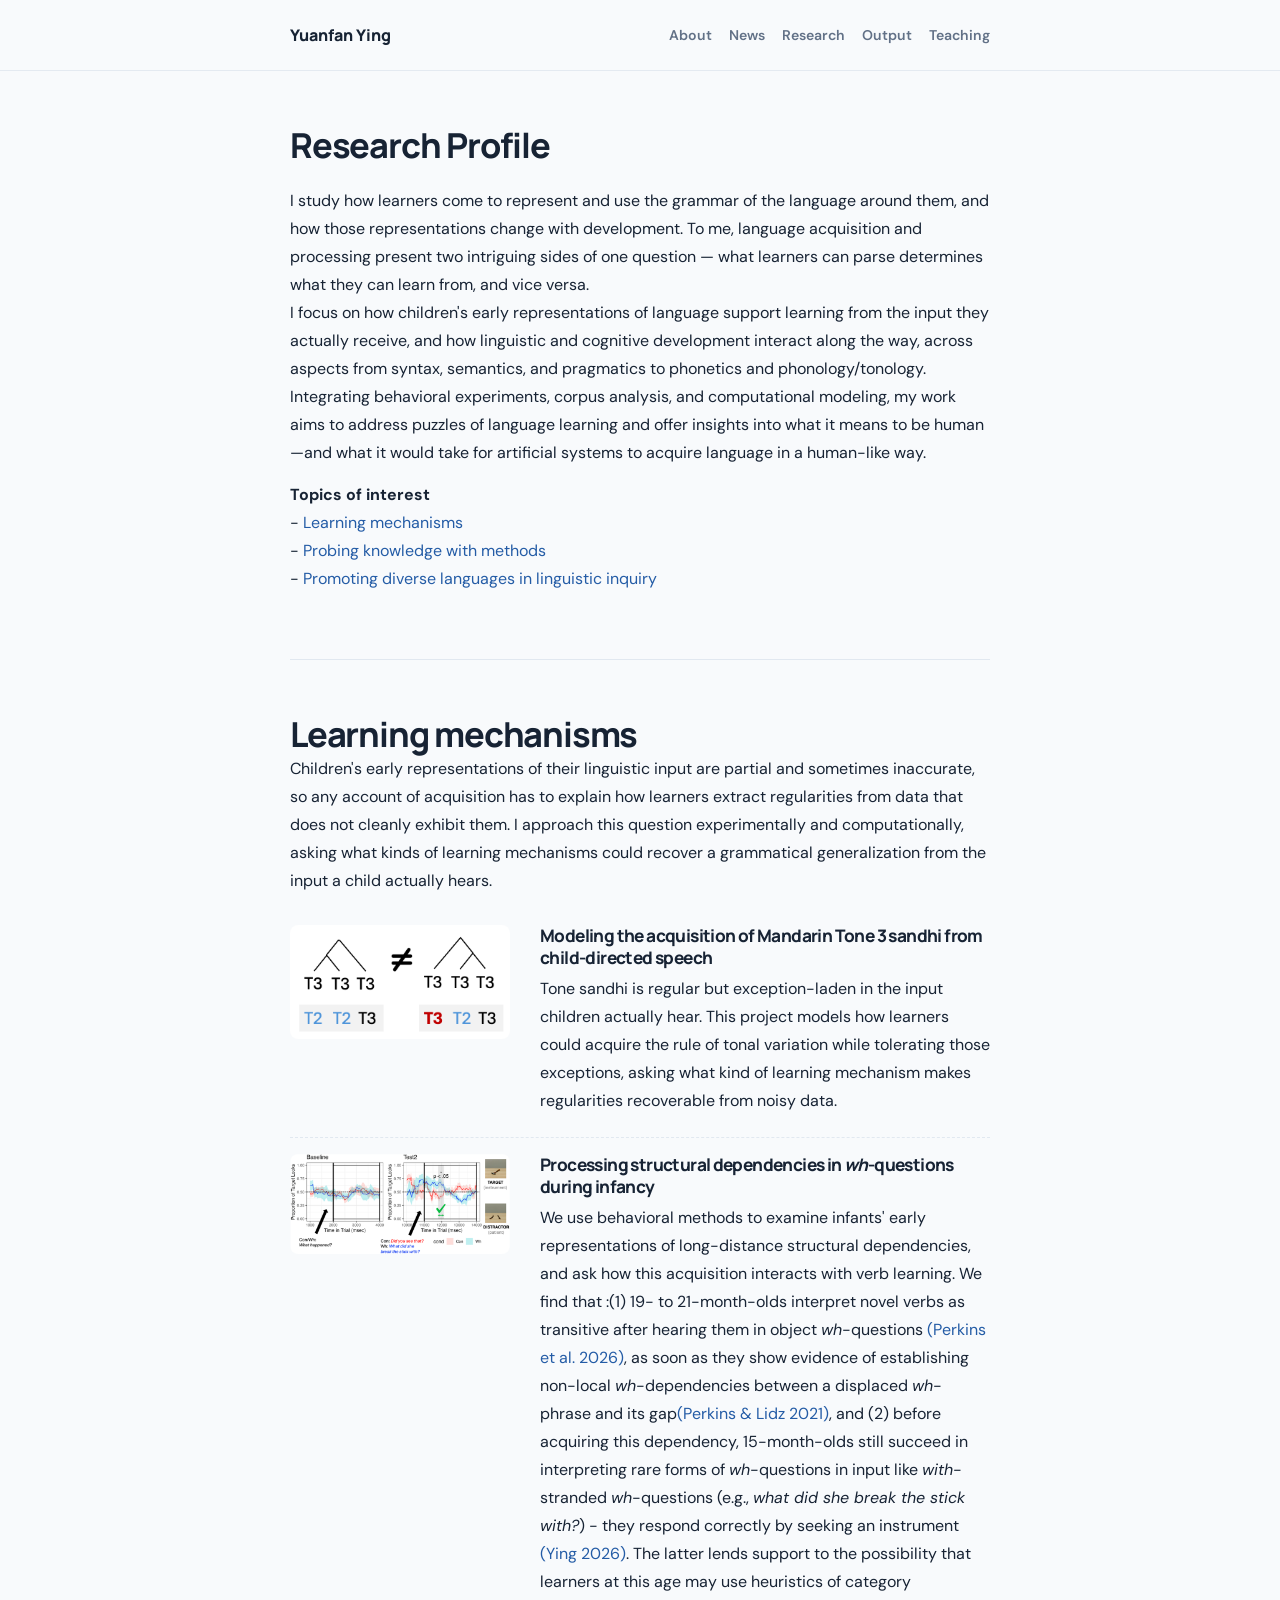
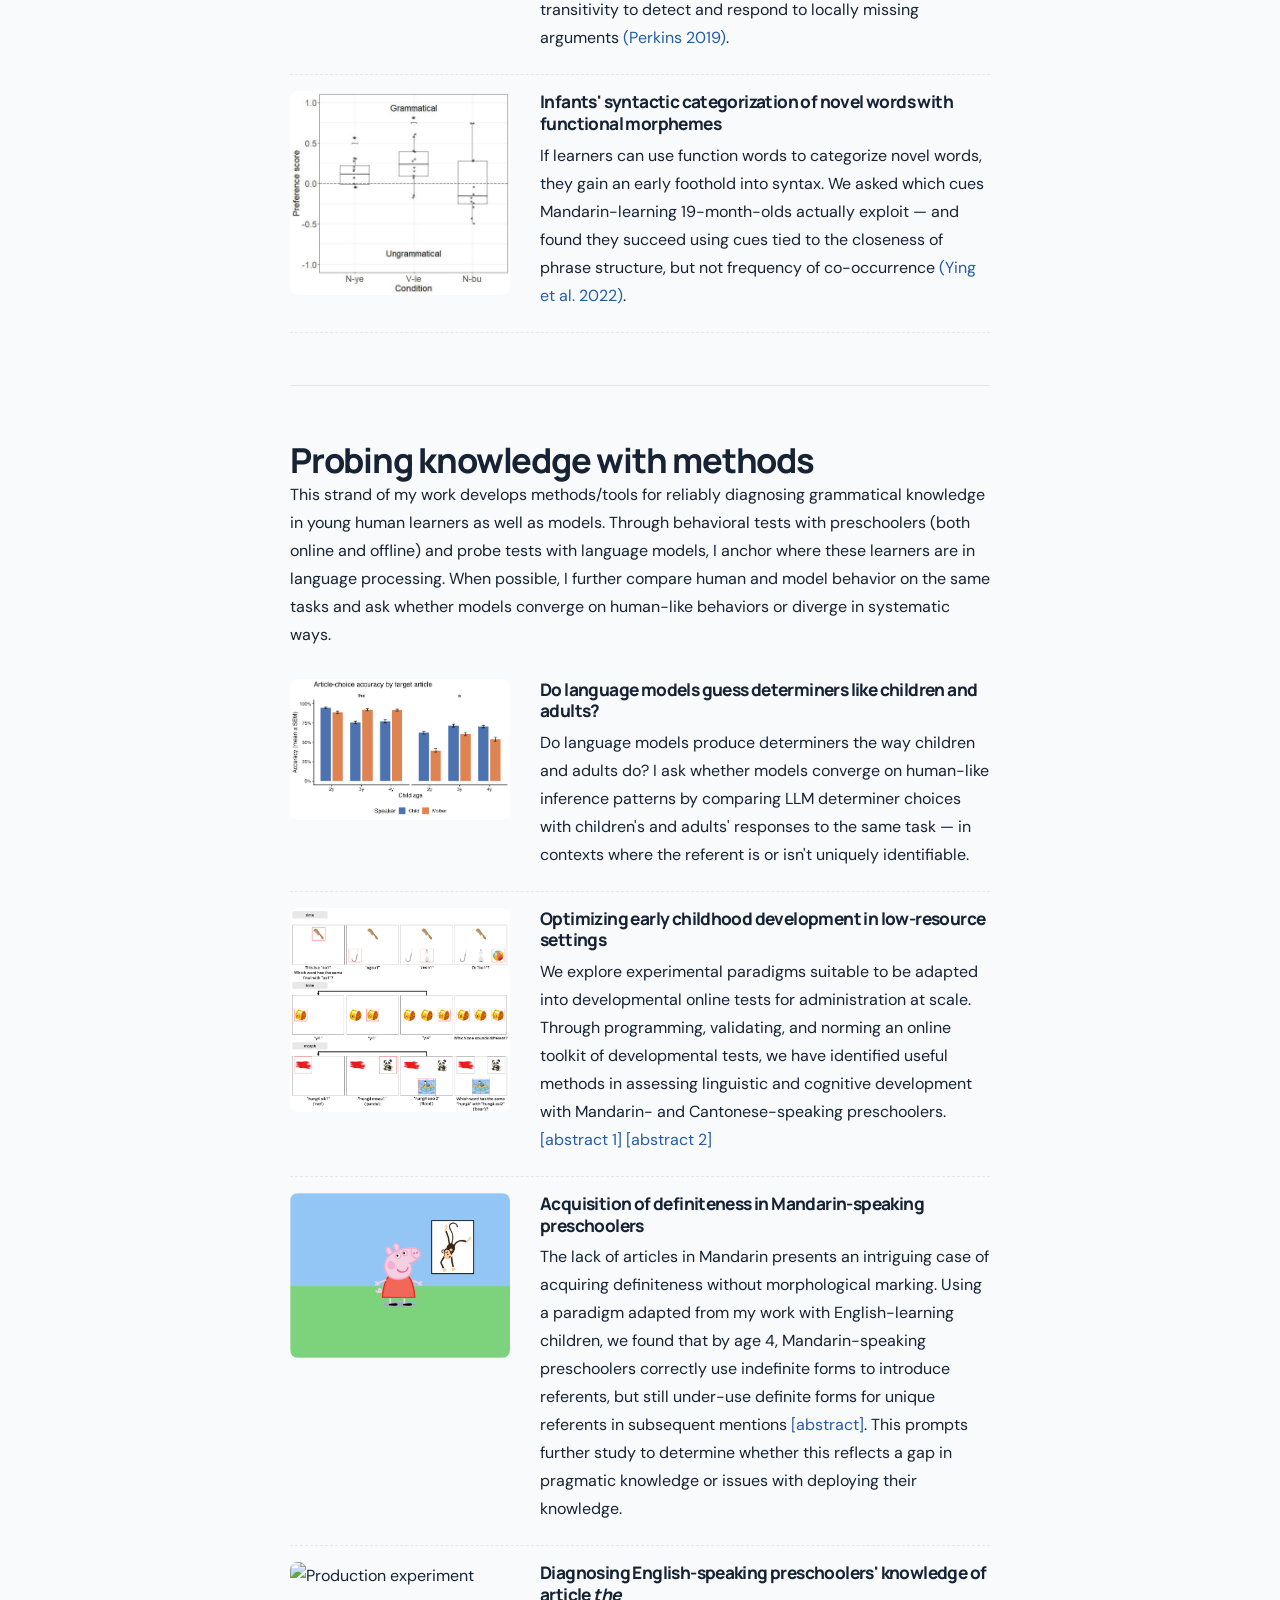
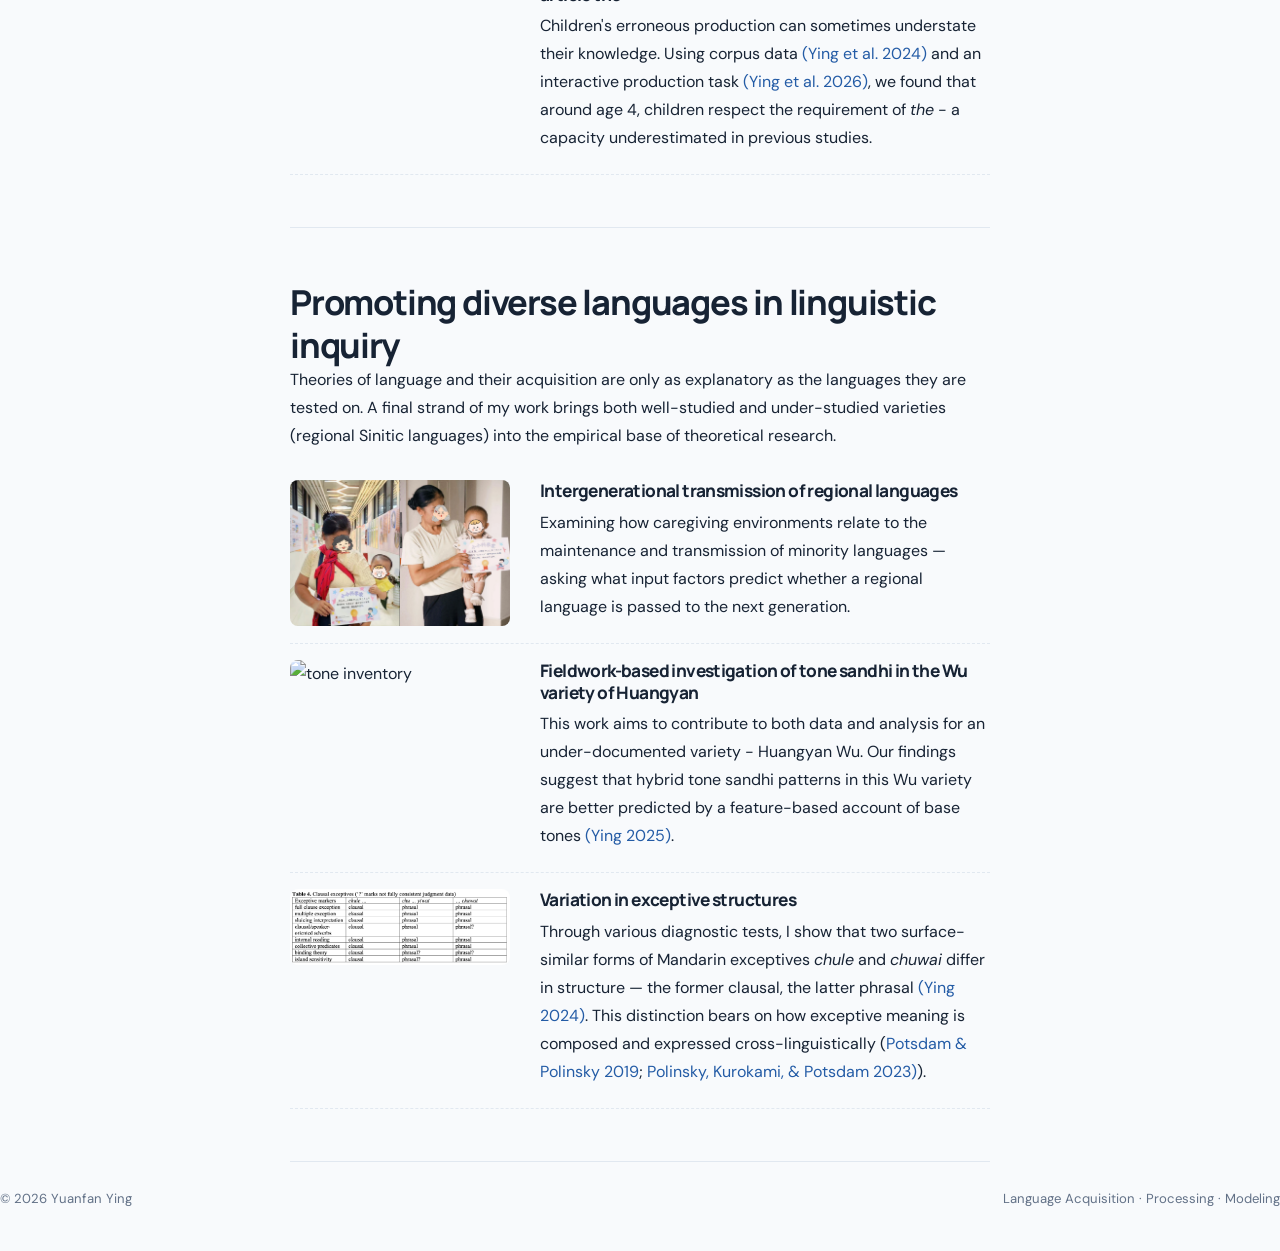
==== research.html @ 4406ffbb "Update research.html" ====
<!doctype html>
<html lang="en">
<head>
  <meta charset="utf-8">
  <meta name="viewport" content="width=device-width, initial-scale=1">
  <meta name="description" content="Research by Yuanfan Ying — language acquisition, processing, and computational modeling.">
  <meta name="theme-color" content="#f8fafc">
  <title>Research | Yuanfan Ying</title>
  <link rel="stylesheet" href="style.css">
</head>
<body>
  <header class="site-header">
    <div class="container header-inner">
      <a class="site-name" href="index.html">Yuanfan Ying</a>
      <nav aria-label="Main navigation">
        <a href="index.html#about">About</a>
        <a href="index.html#news">News</a>
        <a href="research.html">Research</a>
        <a href="output.html">Output</a>
        <a href="teaching.html">Teaching</a>
      </nav>
    </div>
  </header>

  <main class="container">
    <section class="section" id="profile">
      <div class="section-heading">
        <h2>Research Profile</h2>
      </div>
      <p>
          I study how learners come to represent and use the grammar of the language around them, and
  how those representations change with development. To me, language acquisition and processing present two intriguing sides of one question 
        — what learners can parse determines what they can learn from, and vice versa. <br>
        I focus on how children's early representations of language support learning from the input they actually receive, 
        and how linguistic and cognitive development interact along the way, across aspects from syntax, semantics, 
        and pragmatics to phonetics and phonology/tonology. Integrating behavioral experiments, 
        corpus analysis, and computational modeling, my work aims to address puzzles of language learning 
        and offer insights into what it means to be human—and what it would take for artificial systems to acquire language in a human-like way.
      </p>
      <p><b>Topics of interest</b><br>
        - <a href="#mechanisms">Learning mechanisms</a><br>
        - <a href="#methods">Probing knowledge with methods</a><br>
        - <a href="#diversity">Promoting diverse languages in linguistic inquiry</a>
      </p>
    </section>

    <section class="section" id="mechanisms">
      <h2>Learning mechanisms</h2>
      <p>
        Children's early representations of their linguistic input are partial and sometimes inaccurate, so any
  account of acquisition has to explain how learners extract regularities from data that does
  not cleanly exhibit them. I approach this question experimentally and computationally, asking what kinds of
  learning mechanisms could recover a grammatical generalization from the input a child
  actually hears.
      </p>

      <article class="note-item">
        <div class="note-image">
          <img src="images/tone3.png" alt="tone3 sandhi" class="research-image" onclick="openLightbox(this)">
          </div>
        <div>
          <h3>Modeling the acquisition of Mandarin Tone 3 sandhi from child-directed speech</h3>
          <p>
            Tone sandhi is regular but exception-laden in the input children actually hear. This
            project models how learners could acquire the rule of tonal variation while tolerating those exceptions,
            asking what kind of learning mechanism makes regularities recoverable from noisy data.
          </p>
        </div>
      </article>
      
      <article class="note-item">
        <div class="note-image">
          <img src="images/WHithplot.png" alt="WHith results" class="research-image" onclick="openLightbox(this)">
          </div>
        <div>
          <h3>Processing structural dependencies in <i>wh</i>-questions during infancy</h3>
          <p>
            We use behavioral methods to examine infants' early representations of long-distance structural dependencies,
        and ask how this acquisition interacts with verb learning. We find that :(1) 19- to 21-month-olds interpret novel verbs as transitive after hearing them
            in object <i>wh</i>-questions <a href="https://doi.org/10.1111/desc.70207">(Perkins et al. 2026)</a>, 
            as soon as they show evidence of establishing non-local <i>wh</i>-dependencies between a displaced <i>wh</i>-phrase and
            its gap<a href="https://doi.org/10.1073/pnas.2026469118">(Perkins & Lidz 2021)</a>, and
            (2) before acquiring this dependency, 15-month-olds still succeed in interpreting rare forms of <i>wh</i>-questions in input like <i>with</i>-stranded <i>wh</i>-questions
            (e.g., <i>what did she break the stick with?</i>) - they respond correctly by seeking an instrument <a href="https://doi.org/10.13016/xm3u-emty">(Ying 2026)</a>. 
            The latter lends support to the possibility that learners at this age may use heuristics of category transitivity to detect and respond to locally missing arguments <a href="https://doi.org/10.13016/l0gj-sccj">(Perkins 2019)</a>.
          </p>
        </div>
      </article>

      <article class="note-item">
        <div class="note-image">
          <img src="images/WordCategories.png" alt="Categorization experiment" class="research-image" onclick="openLightbox(this)">
          </div>
        <div>
          <h3>Infants' syntactic categorization of novel words with functional morphemes</h3>
          <p>
            If learners can use function words to categorize novel words, they gain an early
            foothold into syntax. We asked which cues Mandarin-learning 19-month-olds actually
            exploit — and found they succeed using cues tied to the closeness of phrase structure,
            but not frequency of co-occurrence <a href="https://doi.org/10.1177/01427237221079137">(Ying et al. 2022)</a>.
          </p>
        </div>
      </article>
    </section>

    <section class="section" id="methods">
      <h2>Probing knowledge with methods</h2>
      <p>
        This strand of my work develops methods/tools for reliably diagnosing grammatical knowledge in young human learners as well as models.
        Through behavioral tests with preschoolers (both online and offline) and probe tests with language models, I anchor where these learners are in language processing.
        When possible, I further compare human and model behavior on the same tasks and ask whether models converge on human-like behaviors or diverge in systematic ways.
      </p>

      <article class="note-item">
  <div class="note-image">
          <img src="images/LLM.png" alt="LLM results" class="research-image" onclick="openLightbox(this)">
          </div>
  <div>
    <h3>Do language models guess determiners like children and adults?</h3>
    <p>
      Do language models produce determiners the way children and adults do? I ask whether models converge on human-like inference
  patterns by comparing LLM determiner choices with children's and adults' responses to the same task — in contexts where the referent
  is or isn't uniquely identifiable.
    </p>
  </div>
</article>

      <article class="note-item">
        <div class="note-image">
          <img src="images/DOT.png" alt="DOT" class="research-image" onclick="openLightbox(this)">
          </div>
        <div>
          <h3>Optimizing early childhood development in low-resource settings</h3>
          <p>
            We explore experimental paradigms suitable to be adapted into developmental online tests for administration at scale. Through programming, validating, and norming an online toolkit of developmental tests, 
            we have identified useful methods in assessing linguistic and cognitive development with Mandarin- and Cantonese-speaking preschoolers. 
            <a href="https://8dc4be55-f238-40f0-ace9-db3591cab3f8.usrfiles.com/ugd/8dc4be_e6186845f1474abaa1f6d92039f525e6.pdf">[abstract 1]</a>
            <a href="https://8dc4be55-f238-40f0-ace9-db3591cab3f8.usrfiles.com/ugd/8dc4be_7d2cf1747f774bc6968aa4a642020234.pdf">[abstract 2]</a>
          </p>
        </div>
      </article>

      <article class="note-item">
        <div class="note-image">
          <img src="images/peppa.png" alt="peppa test" class="research-image" onclick="openLightbox(this)">
          </div>
        <div>
          <h3>Acquisition of definiteness in Mandarin-speaking preschoolers</h3>
          <p>
            The lack of articles in Mandarin presents an intriguing case of acquiring definiteness without morphological marking. Using a paradigm adapted from my work with English-learning children,
            we found that by age 4, Mandarin-speaking preschoolers correctly use indefinite forms to introduce referents,
            but still under-use definite forms for unique referents in subsequent mentions <a href="https://8dc4be55-f238-40f0-ace9-db3591cab3f8.usrfiles.com/ugd/8dc4be_90f7804a4e724f36a9441774406c3b48.pdf">[abstract]</a>.
            This prompts further study to determine whether this reflects a gap in pragmatic knowledge or issues with deploying their knowledge.
          </p>
        </div>
      </article>

      <article class="note-item">
        <div class="note-image">
          <img src="images/setup.png" alt="Production experiment" class="research-image" onclick="openLightbox(this)">
          </div>
        <div>
          <h3>Diagnosing English-speaking preschoolers' knowledge of article <i>the</i></h3>
          <p>
            Children's erroneous production can sometimes understate their knowledge. 
            Using corpus data <a href="https://www.lingref.com/bucld/48/BUCLD48-53.pdf">(Ying et al. 2024)</a> 
            and an interactive production task <a href="https://doi.org/10.1080/10489223.2026.2732998">(Ying et al. 2026)</a>, 
            we found that around age 4, children respect the requirement of <i>the</i> - a capacity underestimated in previous studies.
          </p>
        </div>
      </article>
    </section>

    <section class="section" id="diversity">
      <h2>Promoting diverse languages in linguistic inquiry</h2>
      <p>
        Theories of language and their acquisition are only as explanatory as the languages they are tested on. A final
        strand of my work brings both well-studied and under-studied varieties (regional Sinitic languages) into the empirical base of theoretical research.
      </p>

      <article class="note-item">
        <div class="note-image">
          <img src="images/Achang.png" alt="Dehong" class="research-image" onclick="openLightbox(this)">
          </div>
        <div>
          <h3>Intergenerational transmission of regional languages</h3>
          <p>
            Examining how caregiving environments relate to the maintenance and transmission of
            minority languages — asking what input factors predict whether a regional language is passed to the next generation.
          </p>
        </div>
      </article>

      <article class="note-item">
        <div class="note-image">
          <img src="images/Inventory.png" alt="tone inventory" class="research-image" onclick="openLightbox(this)">
          </div>
        <div>
          <h3>Fieldwork-based investigation of tone sandhi in the Wu variety of Huangyan</h3>
          <p>
            This work aims to contribute to both data and analysis for an under-documented variety - Huangyan Wu.
            Our findings suggest that hybrid tone sandhi patterns in this Wu variety are better predicted by a feature-based account of base tones 
            <a href="https://doi.org/10.3765/plsa.v10i1.5935">(Ying 2025)</a>.
          </p>
        </div>
      </article>

      <article class="note-item">
        <div class="note-image">
          <img src="images/chule.png" alt="chule table" class="research-image" onclick="openLightbox(this)">
          </div>
        <div>
          <h3>Variation in exceptive structures</h3>
          <p>
            Through various diagnostic tests, I show that two surface-similar forms of Mandarin exceptives <i>chule</i> and <i>chuwai</i> differ in
            structure — the former clausal, the latter phrasal <a href="https://doi.org/10.5281/zenodo.14004263">(Ying 2024)</a>. 
            This distinction bears on how exceptive meaning is composed and expressed cross-linguistically
            (<a href="https://www.mariapolinsky.com/wp-content/uploads/2019/05/maria_polinsky_glow_poster_clausal_and_phrasal_exceptives.pdf">Potsdam & Polinsky 2019</a>;
            <a href="https://www.mariapolinsky.com/wp-content/uploads/2022/10/Exceptive-constructions-in-Japanese.To-appear.pdf">Polinsky, Kurokami, & Potsdam 2023)</a>).
          </p>
        </div>
      </article>
    </section>
  </main>

  <footer class="footer">
    <p>© <span id="year">2026</span> Yuanfan Ying</p>
    <p>Language Acquisition · Processing · Modeling</p>
  </footer>

  <dialog id="imageLightbox" onclick="if(event.target === this) this.close()">
  <button class="close-lightbox"
    onclick="document.getElementById('imageLightbox').close()"
    aria-label="Close image">&times;</button>
  <img id="lightboxImage" src="" alt="Enlarged research image">
</dialog>

<script>
  function openLightbox(image) {
    document.getElementById("lightboxImage").src = image.src;
    document.getElementById("imageLightbox").showModal();
  }
</script>
  
</body>
</html>
---- style.css ----
@import url('https://fonts.googleapis.com/css2?family=DM+Sans:wght@400;500;600;700&family=Manrope:wght@400;500;600;700;800&display=swap');

:root {
  --page: #f8fafc;
  --surface: #ffffff;
  --text: #172334;
  --muted: #627187;
  --accent: #245ca6;
  --accent-dark: #173f78;
  --accent-soft: #eaf1fb;
  --border: #e1e8f0;
  --max-width: 700px;
  --radius: 16px;
}

* { box-sizing: border-box; }
html { scroll-behavior: smooth; scroll-padding-top: 92px; }
body {
  margin: 0;
  background: var(--page);
  color: var(--text);
  font-family: "DM Sans", -apple-system, BlinkMacSystemFont, "Segoe UI", sans-serif;
  font-size: 16px;
  line-height: 1.75;
  -webkit-font-smoothing: antialiased;
}
a { color: var(--accent); text-decoration: none; }
a:hover { color: var(--accent-dark); text-decoration: underline; }
p { margin: 0 0 14px; }
h1, h2, h3 { font-family: "Manrope", "DM Sans", sans-serif; line-height: 1.25; letter-spacing: -0.035em; }
h1 { margin: 0; font-size: clamp(2.6rem, 6vw, 4rem); font-weight: 800; }
h2 { margin: 0; font-size: clamp(1.7rem, 3vw, 2.15rem); font-weight: 750; }
h3 { margin: 0 0 7px; font-size: 1.08rem; font-weight: 750; }
.container { width: min(var(--max-width), calc(100% - 44px)); margin-inline: auto; }

.site-header {
  position: sticky; top: 0; z-index: 20;
  background: rgb(248 250 252 / 92%);
  border-bottom: 1px solid rgb(225 232 240 / 85%);
  backdrop-filter: blur(14px);
}
.header-inner { min-height: 70px; display: flex; align-items: center; justify-content: space-between; gap: 24px; }
.site-name { color: var(--text); font-family: "Manrope", sans-serif; font-weight: 800; white-space: nowrap; }
.site-name:hover { color: var(--accent); text-decoration: none; }
nav { display: flex; flex-wrap: wrap; align-items: center; justify-content: flex-end; gap: 5px 17px; }
nav a { color: var(--muted); font-size: .88rem; font-weight: 600; }
nav a:hover { color: var(--accent); text-decoration: none; }

.section { padding: 52px 0; border-bottom: 1px solid var(--border); }
.intro { display: grid; grid-template-columns: minmax(0, 1fr) 210px; gap: 54px; align-items: start; padding-top: 68px; padding-bottom: 58px; }
.eyebrow { margin: 0 0 10px; color: var(--accent); font-size: .75rem; font-weight: 800; letter-spacing: .12em; text-transform: uppercase; }
.subtitle { margin: 12px 0 22px; color: var(--muted); font-size: 1.1rem; font-weight: 500; }
.intro-copy > p:not(.eyebrow):not(.subtitle) { max-width: 68ch; }
.links { display: flex; flex-wrap: wrap; gap: 9px 18px; margin-top: 22px; }
.links a { font-size: .92rem; font-weight: 700; }
.profile { margin: 7px 0 0; }
.profile img { display: block; width: 100%; aspect-ratio: 4 / 5; object-fit: cover; border: 1px solid var(--border); border-radius: 22px; background: #edf2f8; }
.profile figcaption { margin-top: 9px; color: var(--muted); text-align: center; font-size: .76rem; }

.section-heading { margin-bottom: 21px; }
.section-heading .eyebrow { margin-bottom: 7px; }
.section-lead { max-width: 72ch; color: var(--muted); }
.interest-grid { display: grid; grid-template-columns: repeat(3, minmax(0, 1fr)); gap: 14px; margin: 26px 0 14px; }
.interest-card { padding: 20px; border: 1px solid var(--border); border-radius: var(--radius); background: var(--surface); box-shadow: 0 5px 20px rgb(23 35 52 / 3%); }
.card-number { display: inline-block; margin-bottom: 13px; color: var(--accent); font-size: .75rem; font-weight: 800; letter-spacing: .1em; }
.interest-card p { margin: 0; color: var(--muted); font-size: .93rem; }
.small { font-size: .82rem; }
.muted { color: var(--muted); }

.publication { display: grid; grid-template-columns: 68px minmax(0, 1fr); gap: 18px; padding: 23px 0; border-bottom: 1px dashed var(--border); }
.publication:last-of-type { border-bottom: 0; }
.pub-year { padding-top: 2px; color: var(--accent); font-size: .88rem; font-weight: 800; }
.pub-body h3 { margin-bottom: 6px; }
.pub-body p { margin-bottom: 8px; }
.authors { color: var(--muted); font-size: .91rem; }
.item-links { display: flex; flex-wrap: wrap; gap: 8px 16px; margin-top: 10px; font-size: .87rem; font-weight: 700; }

.project { display: grid; grid-template-columns: 42px minmax(0, 1fr); gap: 17px; padding: 21px 0; border-bottom: 1px dashed var(--border); }
.project:last-child { border-bottom: 0; }
.project-icon { display: grid; place-items: center; width: 40px; height: 40px; border-radius: 12px; background: var(--accent-soft); color: var(--accent); font-size: 1.2rem; font-weight: 800; }
.project p { max-width: 75ch; }

.timeline-item, .teaching-item, .note-item { display: grid; grid-template-columns: 145px minmax(0, 1fr); gap: 22px; padding: 16px 0; }
.timeline-date, .teaching-date, .note-date { color: var(--muted); font-size: .9rem; font-weight: 600; }
.timeline-item p, .teaching-item p, .note-item p { margin-bottom: 6px; }
.note-item { border-bottom: 1px dashed var(--border); }
.note-item h3 a { color: var(--text); }
.note-item h3 a:hover { color: var(--accent); }

.cv-section { display: grid; grid-template-columns: minmax(0, 1fr) auto; gap: 12px 24px; align-items: center; }
.cv-section > div p:last-child { max-width: 65ch; }
.button-link { display: inline-flex; align-items: center; gap: 10px; padding: 10px 16px; border: 1px solid var(--accent); border-radius: 10px; background: var(--accent); color: white; font-size: .9rem; font-weight: 700; white-space: nowrap; }
.button-link:hover { background: var(--accent-dark); color: white; text-decoration: none; }
.cv-note { grid-column: 1 / -1; margin: 0; }
code { padding: 2px 5px; border-radius: 5px; background: #edf2f8; font-size: .9em; }

.footer { display: flex; justify-content: space-between; gap: 20px; padding: 26px 0 40px; color: var(--muted); font-size: .82rem; }
.footer p { margin: 0; }

@media (max-width: 760px) {
  .container { width: min(var(--max-width), calc(100% - 30px)); }
  .header-inner { align-items: flex-start; flex-direction: column; gap: 7px; padding: 13px 0 12px; }
  nav { justify-content: flex-start; gap: 7px 14px; }
  nav a { font-size: .84rem; }
  .intro { grid-template-columns: 1fr; gap: 24px; padding-top: 42px; }
  .profile { grid-row: 1; width: 145px; }
  .profile img { aspect-ratio: 1; border-radius: 18px; }
  .section { padding: 38px 0; }
  .interest-grid { grid-template-columns: 1fr; }
  .interest-card { padding: 17px; }
  .cv-section { grid-template-columns: 1fr; }
  .cv-note { grid-column: auto; }
  .footer { flex-direction: column; gap: 4px; }
}
@media (max-width: 480px) {
  .publication { grid-template-columns: 1fr; gap: 2px; }
  .timeline-item, .teaching-item, .note-item { grid-template-columns: 1fr; gap: 2px; }
  .project { grid-template-columns: 34px minmax(0, 1fr); gap: 12px; }
  .project-icon { width: 34px; height: 34px; }
}

@media (max-width: 600px) {
  .note-item {
    flex-direction: column;
  }

  .note-image {
    width: 180px;
    flex: none;
  }
}

.image-preview {
  padding: 0;
  border: none;
  background: none;
  cursor: zoom-in;
}

.image-preview img {
  width: 180px;
  height: auto;
  border-radius: 6px;
  transition: opacity 0.2s;
}

.image-preview:hover img {
  opacity: 0.8;
}

#imageLightbox {
  position: fixed;
  border: none;
  padding: 40px;
  max-width: 90vw;
  max-height: 90vh;
  background: white;
  border-radius: 10px;
}

#imageLightbox::backdrop {
  background: rgba(0, 0, 0, 0.8);
}

#imageLightbox > img {
  display: block;
  max-width: 85vw;
  max-height: 80vh;
  width: auto;
  height: auto;
  object-fit: contain;
}

.close-lightbox {
  position: absolute;
  top: 5px;
  right: 12px;
  border: none;
  background: none;
  font-size: 30px;
  cursor: pointer;
}

.note-item {
  display: grid;
  grid-template-columns: 220px minmax(0, 1fr);
  gap: 30px;
  align-items: start;
}

.note-image {
  width: 220px;
}

.note-item .note-image img.research-image {
  display: block;
  width: 100%;
  max-width: 220px;
  height: auto;
  border-radius: 8px;
  cursor: zoom-in;
  object-fit: contain;
}

.note-image img:hover {
  opacity: 0.85;
}

.note-item > div:last-child {
  flex: 1;
  min-width: 0;
}
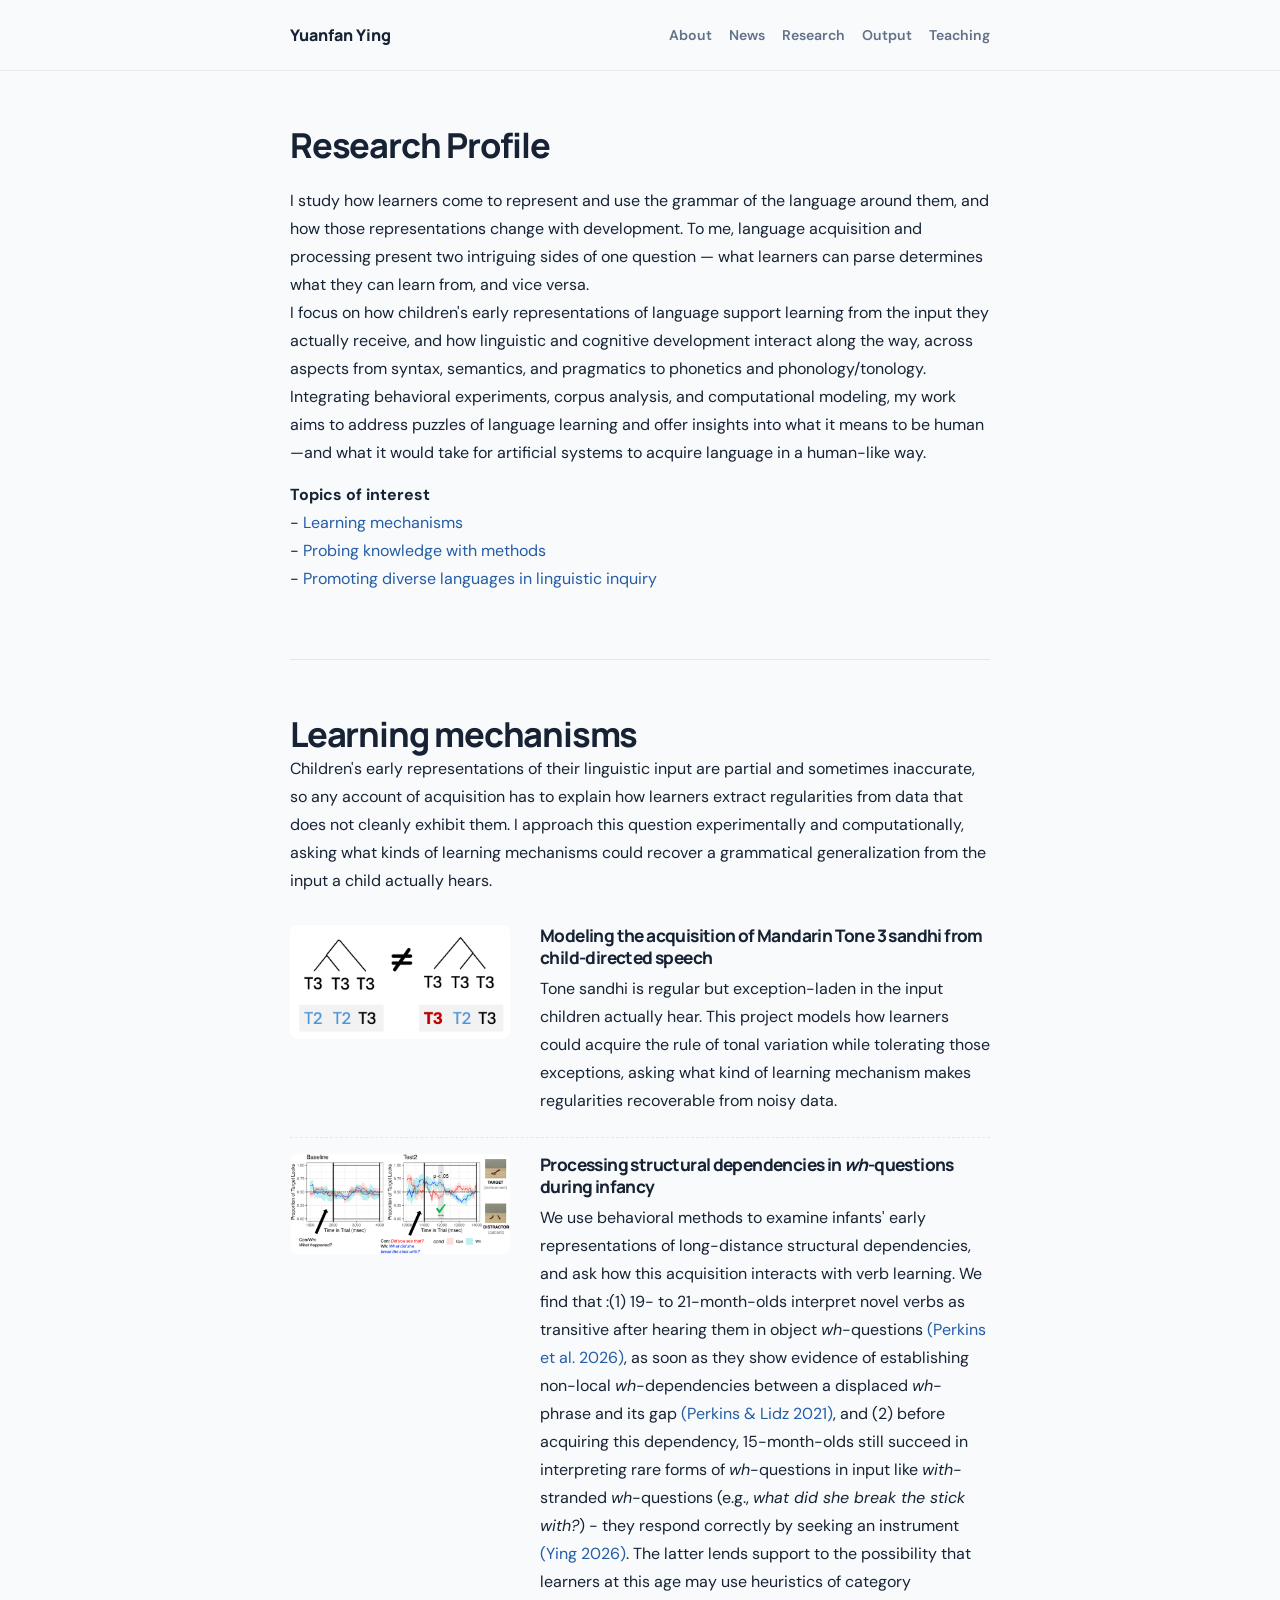
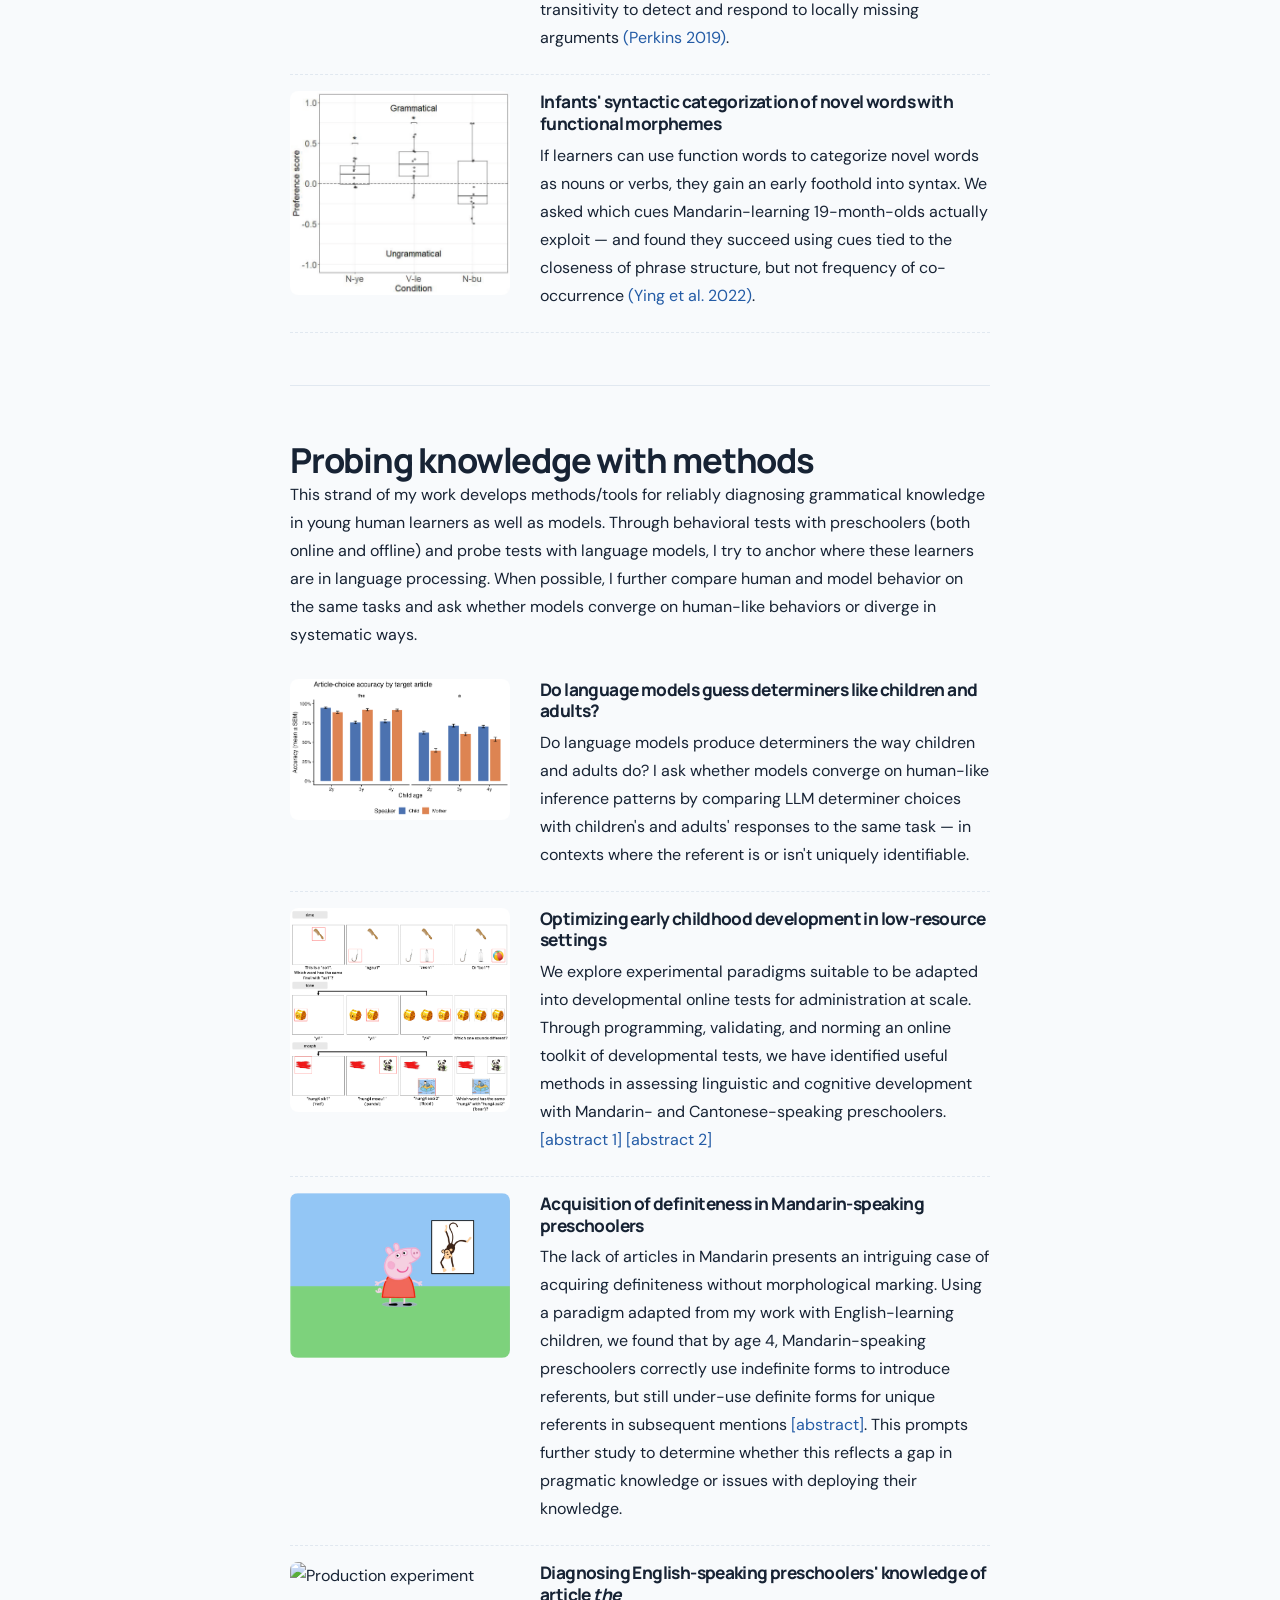
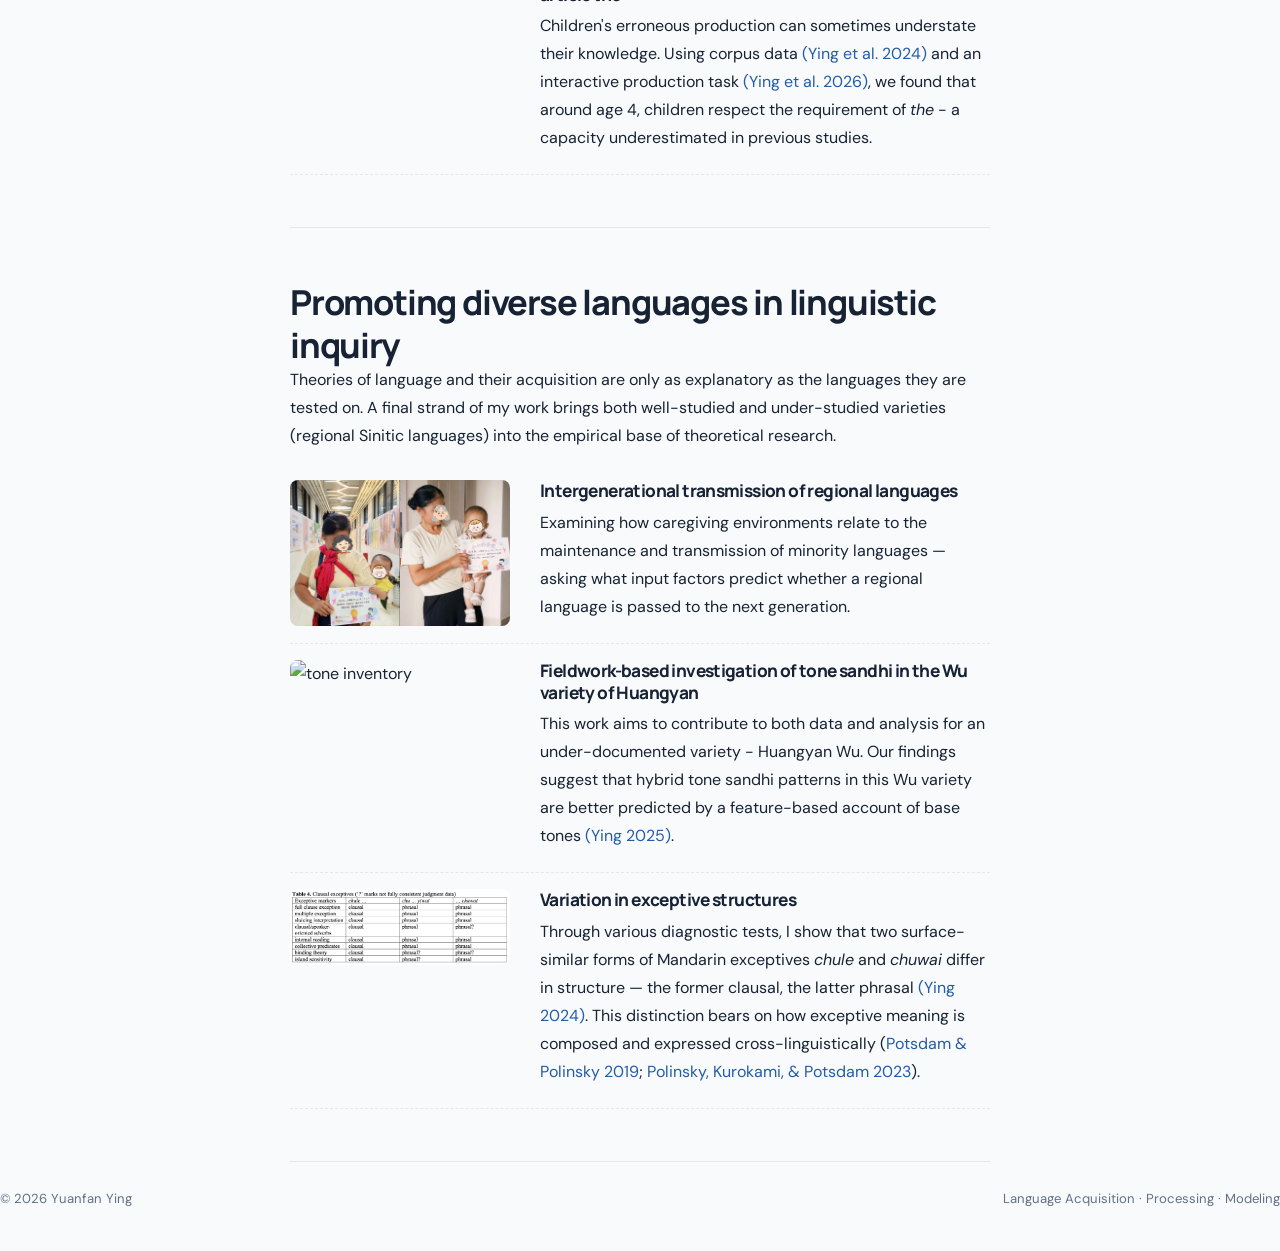
==== commit 8fea41c5: "Update research.html" ====
--- a/research.html
+++ b/research.html
@@ -79,7 +79,7 @@
         and ask how this acquisition interacts with verb learning. We find that :(1) 19- to 21-month-olds interpret novel verbs as transitive after hearing them
             in object <i>wh</i>-questions <a href="https://doi.org/10.1111/desc.70207">(Perkins et al. 2026)</a>, 
             as soon as they show evidence of establishing non-local <i>wh</i>-dependencies between a displaced <i>wh</i>-phrase and
-            its gap<a href="https://doi.org/10.1073/pnas.2026469118">(Perkins & Lidz 2021)</a>, and
+            its gap <a href="https://doi.org/10.1073/pnas.2026469118">(Perkins & Lidz 2021)</a>, and
             (2) before acquiring this dependency, 15-month-olds still succeed in interpreting rare forms of <i>wh</i>-questions in input like <i>with</i>-stranded <i>wh</i>-questions
             (e.g., <i>what did she break the stick with?</i>) - they respond correctly by seeking an instrument <a href="https://doi.org/10.13016/xm3u-emty">(Ying 2026)</a>. 
             The latter lends support to the possibility that learners at this age may use heuristics of category transitivity to detect and respond to locally missing arguments <a href="https://doi.org/10.13016/l0gj-sccj">(Perkins 2019)</a>.
@@ -94,7 +94,7 @@
         <div>
           <h3>Infants' syntactic categorization of novel words with functional morphemes</h3>
           <p>
-            If learners can use function words to categorize novel words, they gain an early
+            If learners can use function words to categorize novel words as nouns or verbs, they gain an early
             foothold into syntax. We asked which cues Mandarin-learning 19-month-olds actually
             exploit — and found they succeed using cues tied to the closeness of phrase structure,
             but not frequency of co-occurrence <a href="https://doi.org/10.1177/01427237221079137">(Ying et al. 2022)</a>.
@@ -107,7 +107,7 @@
       <h2>Probing knowledge with methods</h2>
       <p>
         This strand of my work develops methods/tools for reliably diagnosing grammatical knowledge in young human learners as well as models.
-        Through behavioral tests with preschoolers (both online and offline) and probe tests with language models, I anchor where these learners are in language processing.
+        Through behavioral tests with preschoolers (both online and offline) and probe tests with language models, I try to anchor where these learners are in language processing.
         When possible, I further compare human and model behavior on the same tasks and ask whether models converge on human-like behaviors or diverge in systematic ways.
       </p>
 
@@ -216,7 +216,7 @@
             structure — the former clausal, the latter phrasal <a href="https://doi.org/10.5281/zenodo.14004263">(Ying 2024)</a>. 
             This distinction bears on how exceptive meaning is composed and expressed cross-linguistically
             (<a href="https://www.mariapolinsky.com/wp-content/uploads/2019/05/maria_polinsky_glow_poster_clausal_and_phrasal_exceptives.pdf">Potsdam & Polinsky 2019</a>;
-            <a href="https://www.mariapolinsky.com/wp-content/uploads/2022/10/Exceptive-constructions-in-Japanese.To-appear.pdf">Polinsky, Kurokami, & Potsdam 2023)</a>).
+            <a href="https://www.mariapolinsky.com/wp-content/uploads/2022/10/Exceptive-constructions-in-Japanese.To-appear.pdf">Polinsky, Kurokami, & Potsdam 2023</a>).
           </p>
         </div>
       </article>
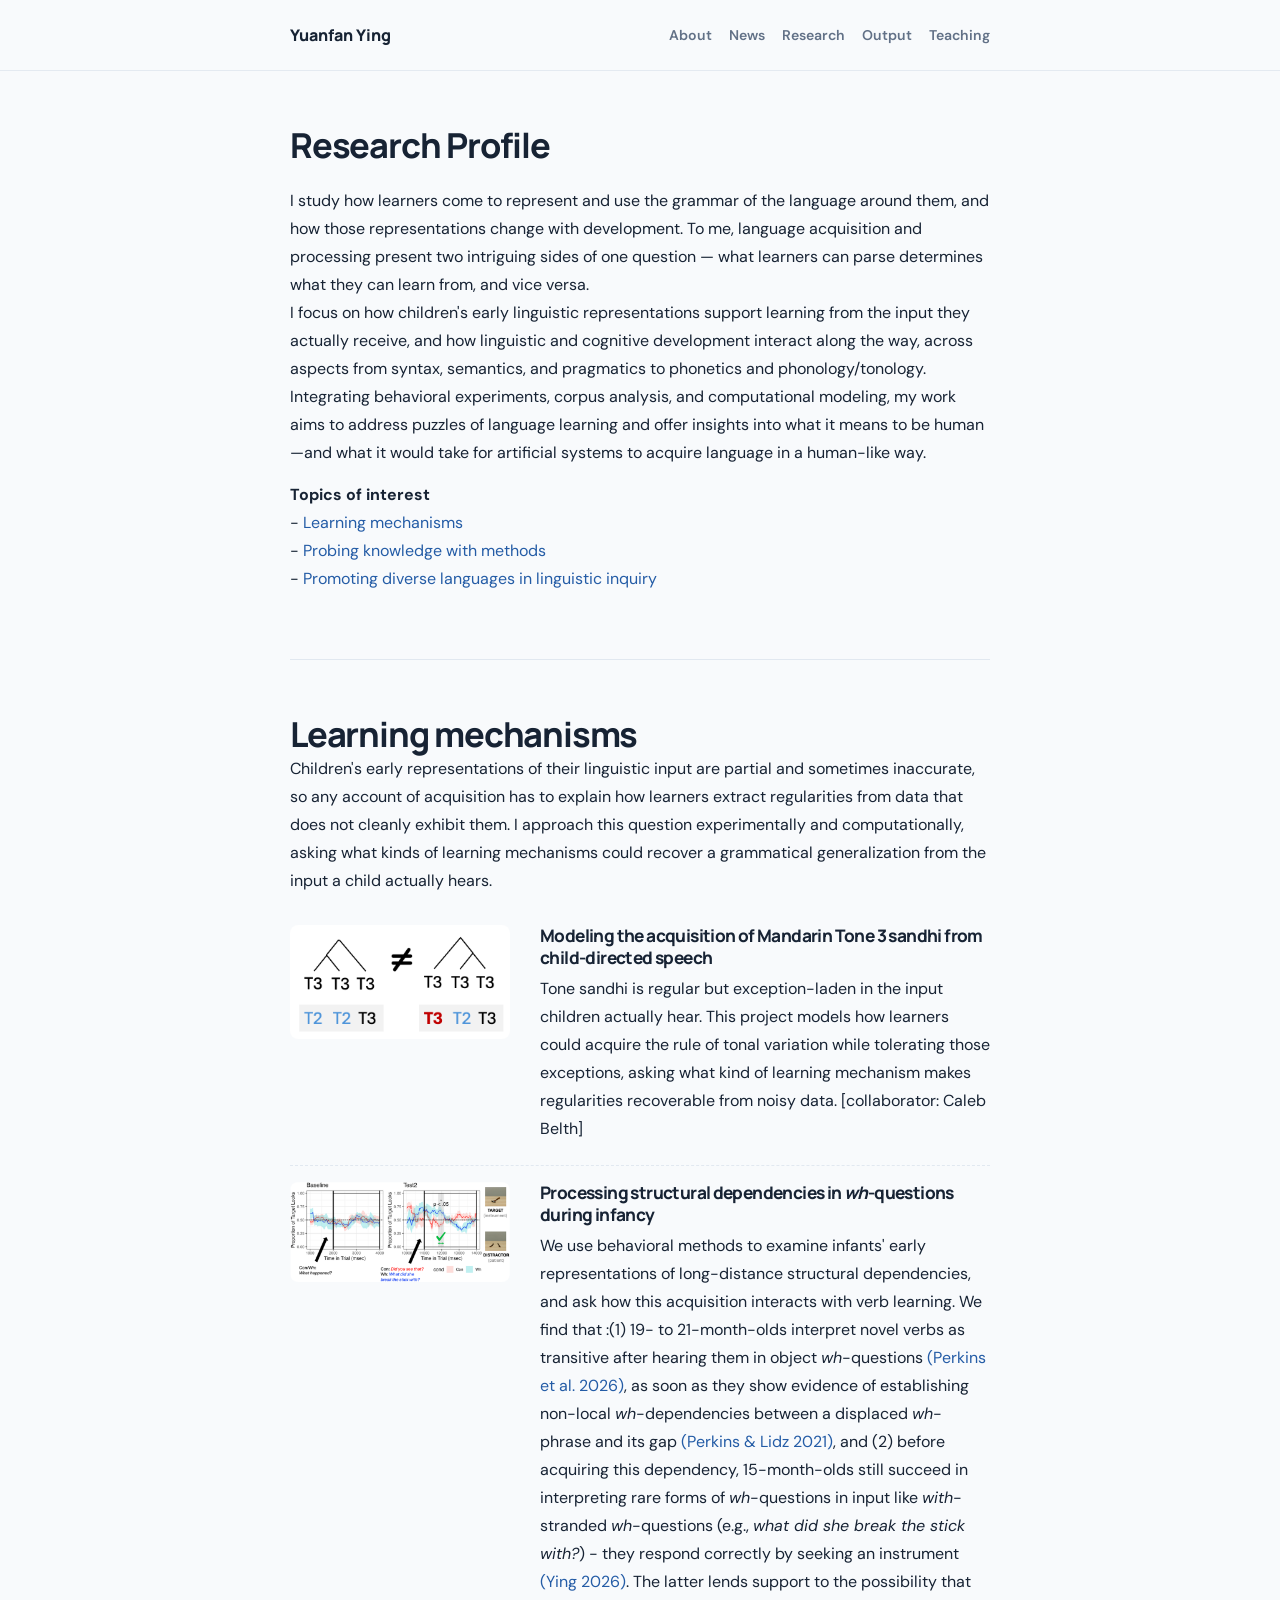
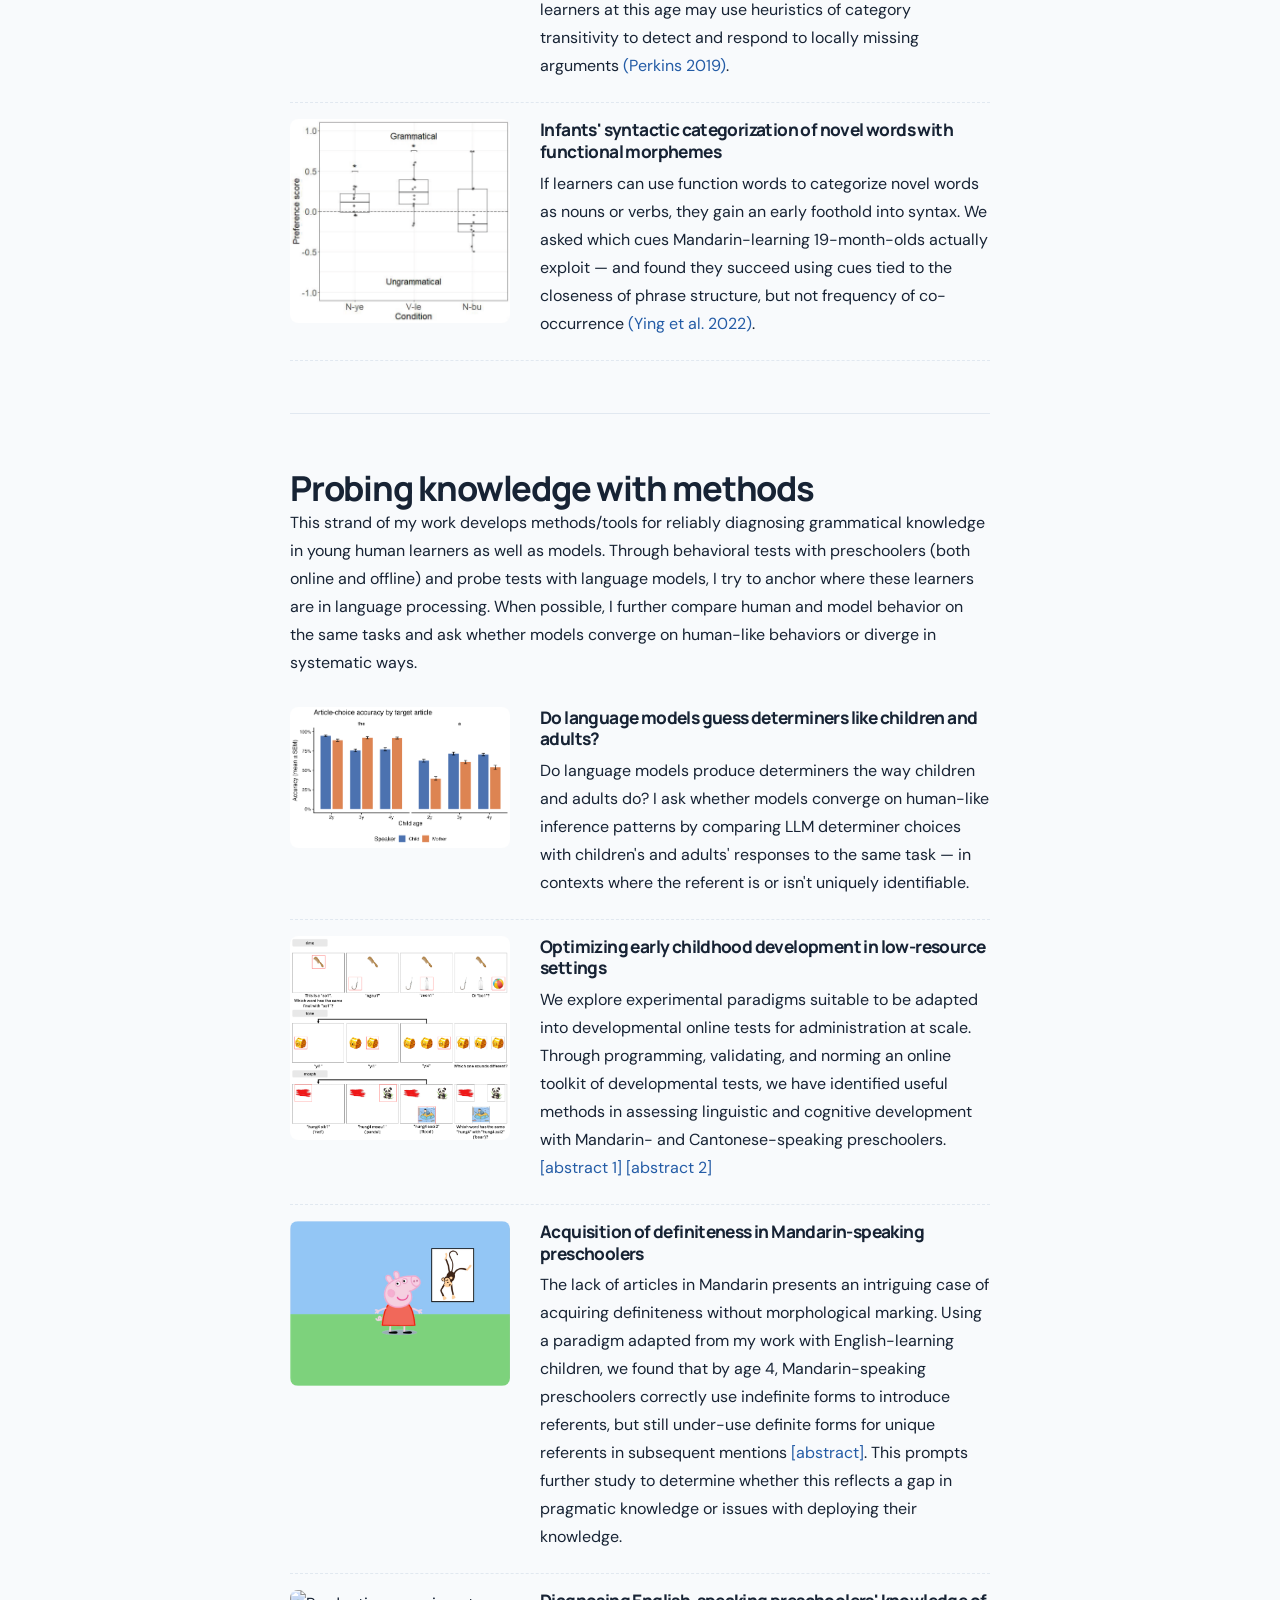
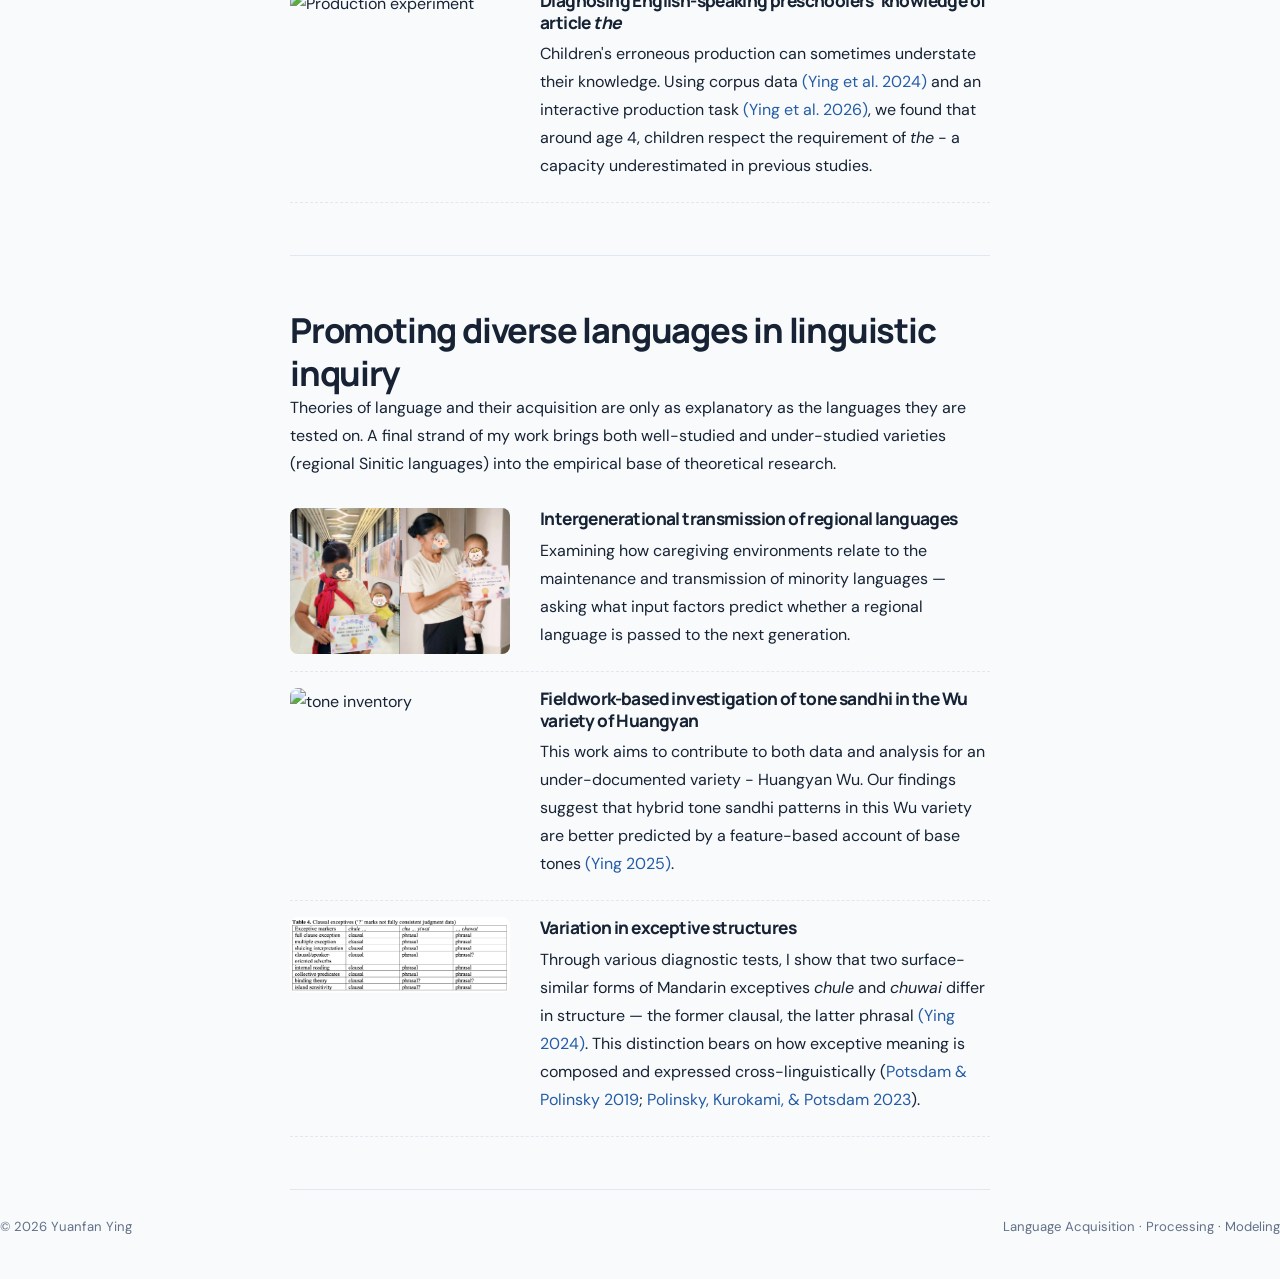
==== commit d8c73743: "Update research.html" ====
--- a/research.html
+++ b/research.html
@@ -31,7 +31,7 @@
           I study how learners come to represent and use the grammar of the language around them, and
   how those representations change with development. To me, language acquisition and processing present two intriguing sides of one question 
         — what learners can parse determines what they can learn from, and vice versa. <br>
-        I focus on how children's early representations of language support learning from the input they actually receive, 
+        I focus on how children's early linguistic representations support learning from the input they actually receive, 
         and how linguistic and cognitive development interact along the way, across aspects from syntax, semantics, 
         and pragmatics to phonetics and phonology/tonology. Integrating behavioral experiments, 
         corpus analysis, and computational modeling, my work aims to address puzzles of language learning 
@@ -63,7 +63,7 @@
           <p>
             Tone sandhi is regular but exception-laden in the input children actually hear. This
             project models how learners could acquire the rule of tonal variation while tolerating those exceptions,
-            asking what kind of learning mechanism makes regularities recoverable from noisy data.
+            asking what kind of learning mechanism makes regularities recoverable from noisy data. [collaborator: Caleb Belth]
           </p>
         </div>
       </article>
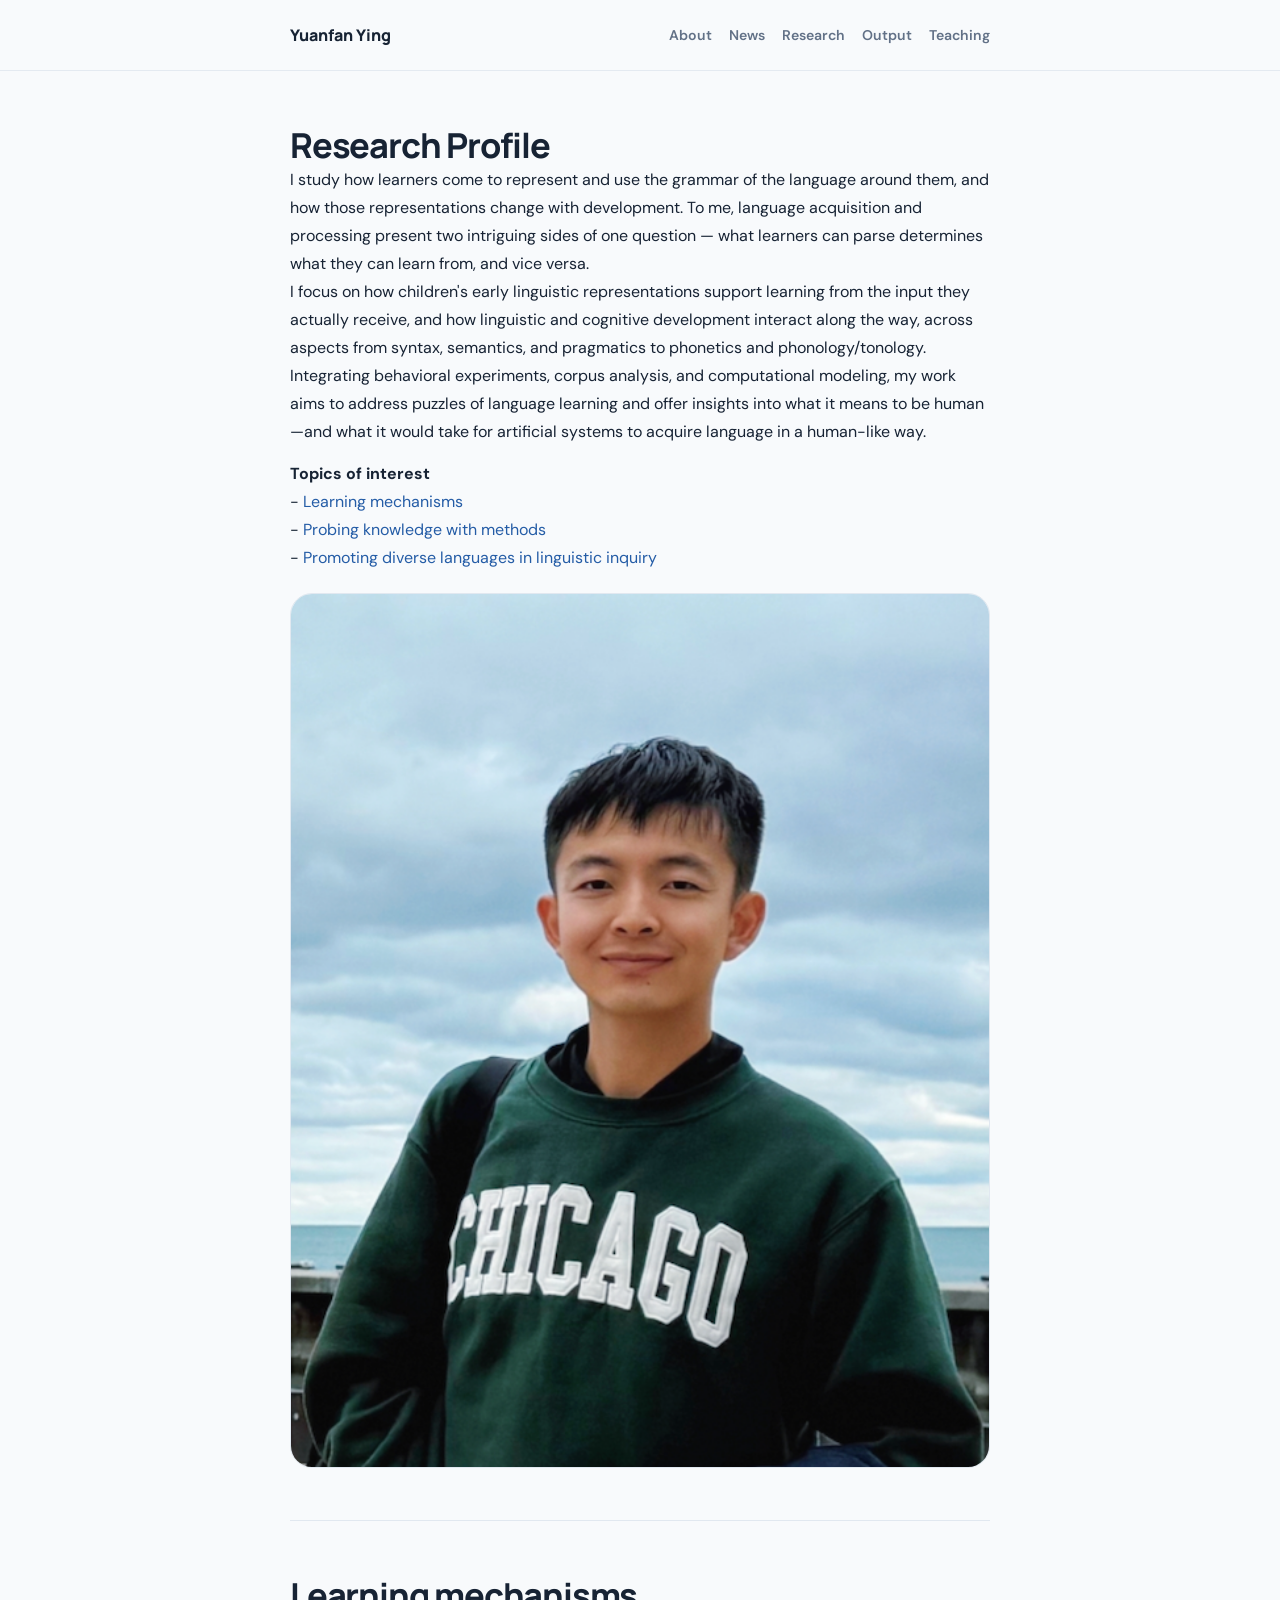
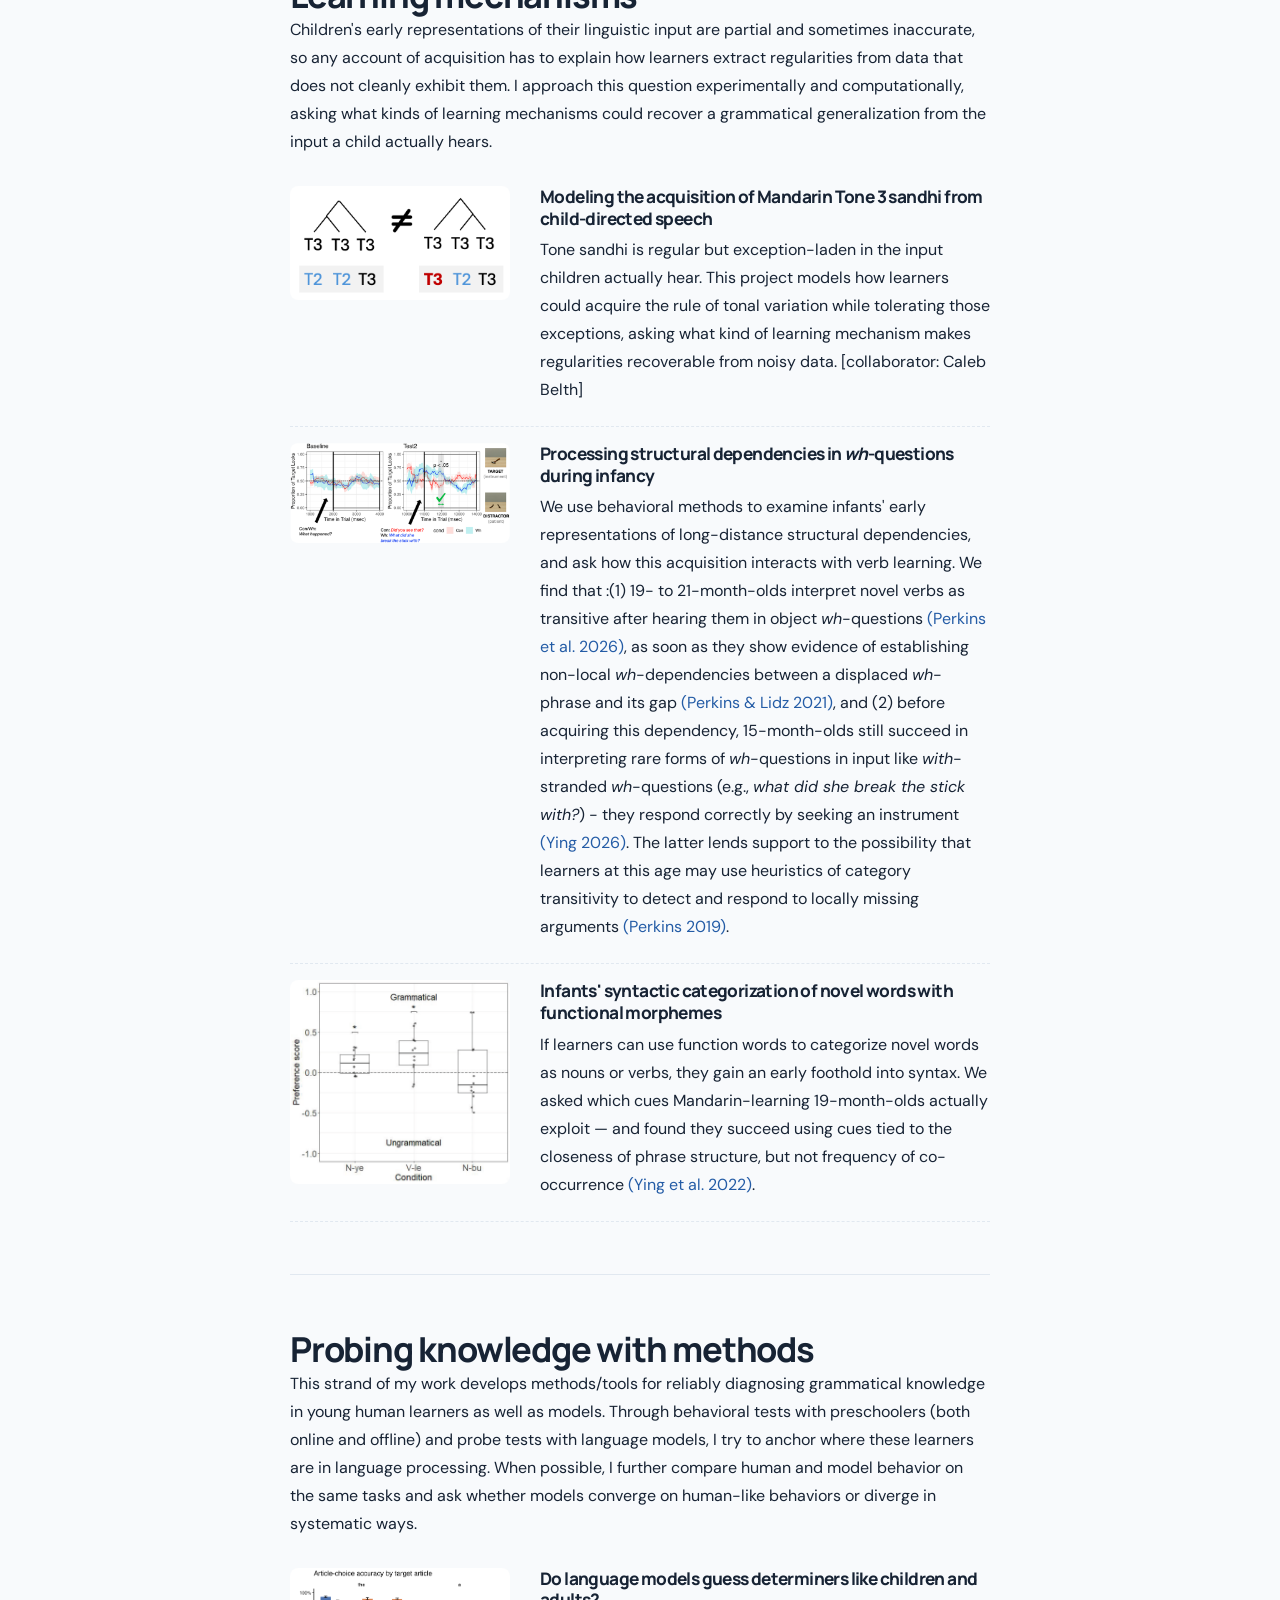
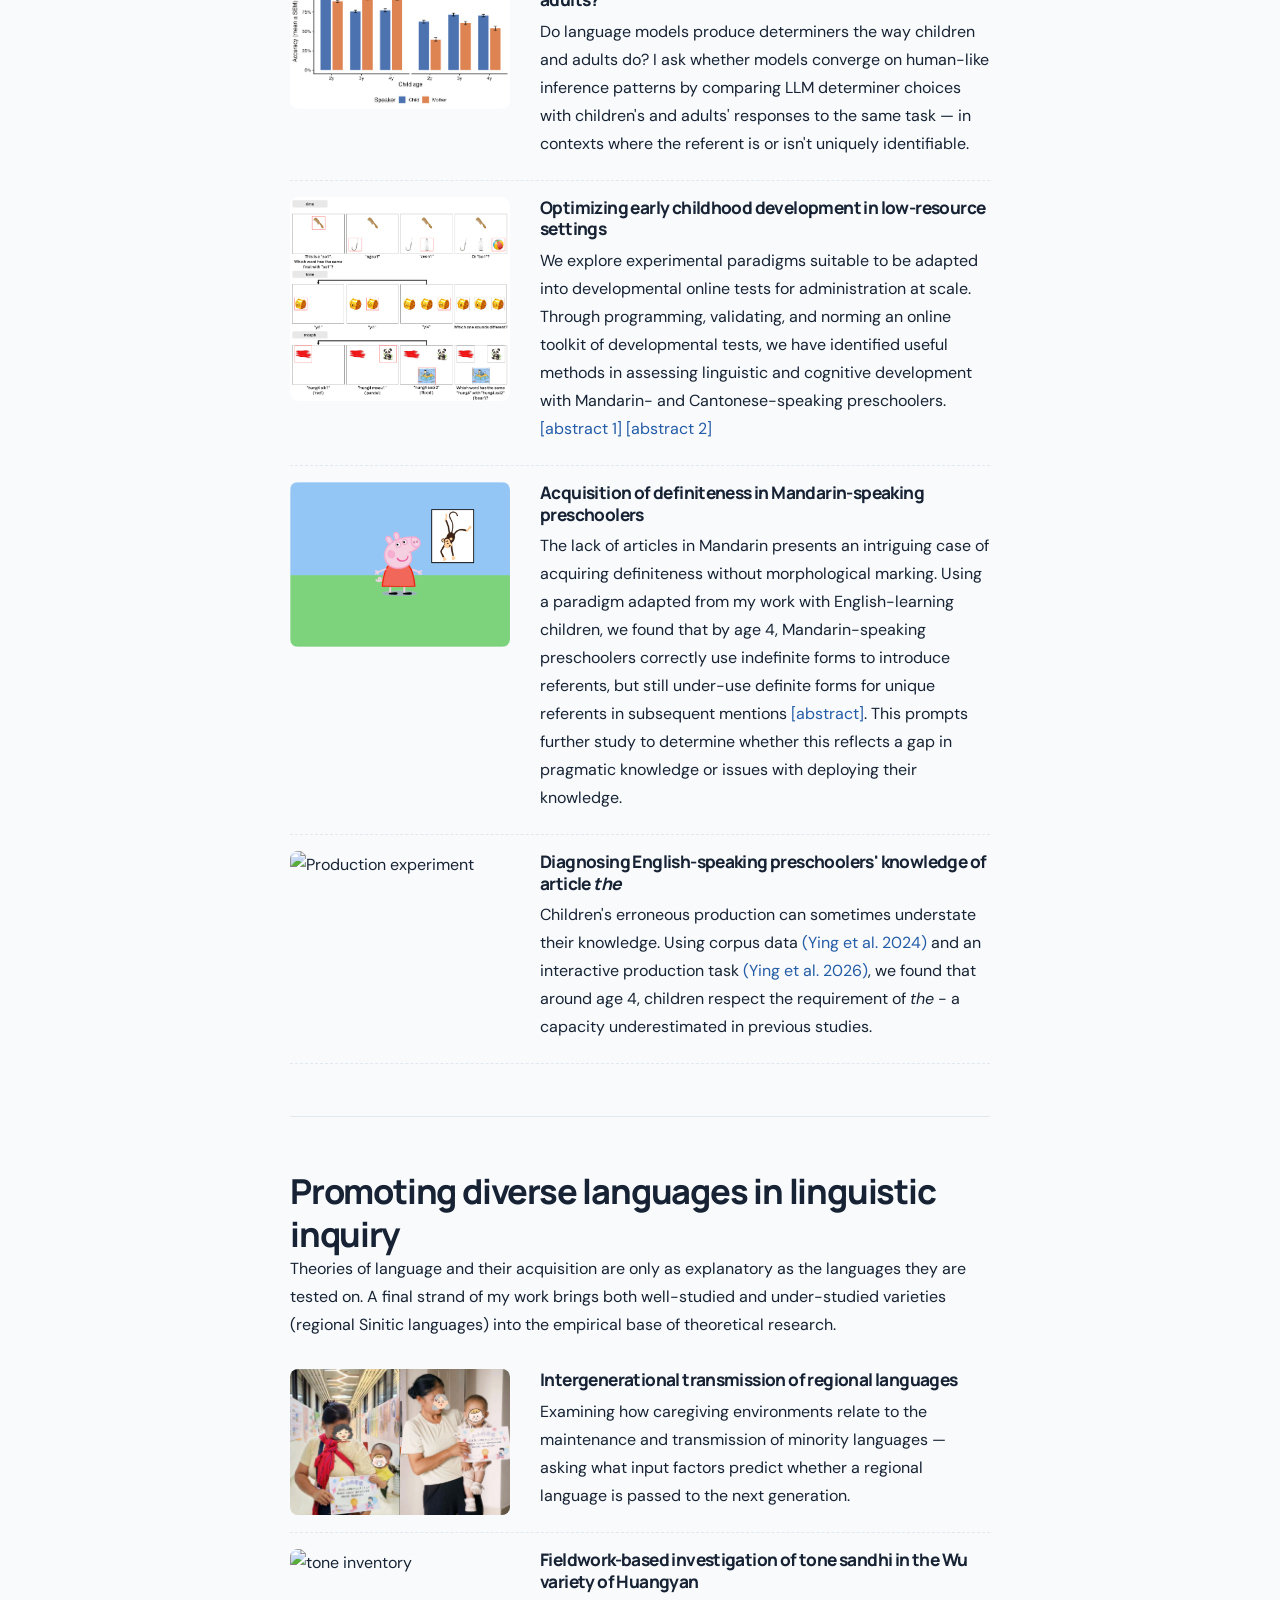
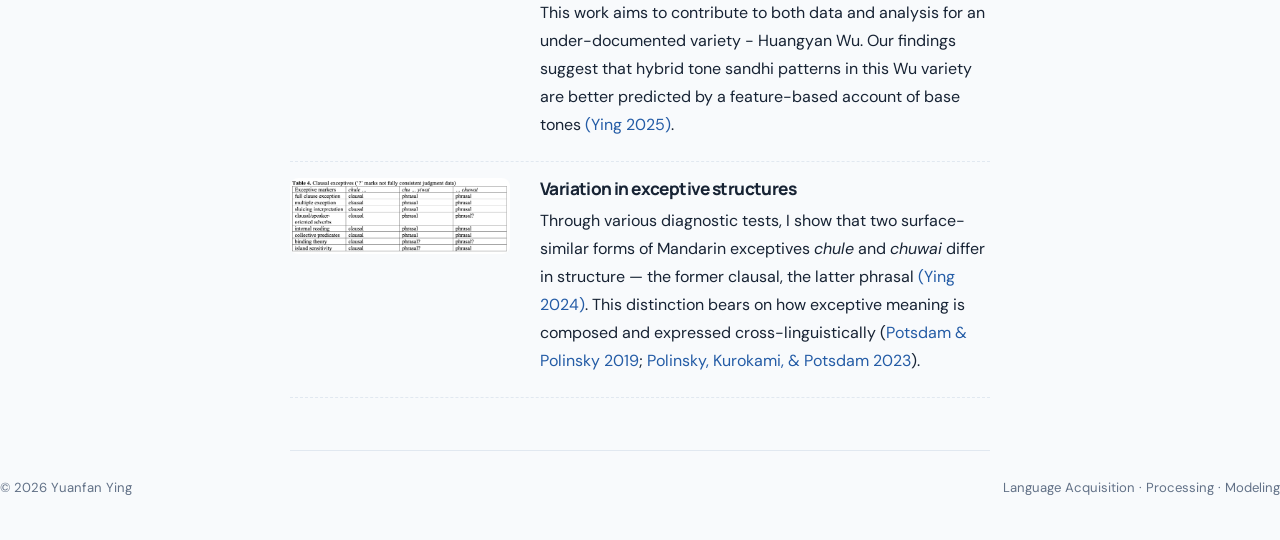
==== commit f27d7470: "Update research.html" ====
--- a/research.html
+++ b/research.html
@@ -26,7 +26,6 @@
     <section class="section" id="profile">
       <div class="section-heading">
         <h2>Research Profile</h2>
-      </div>
       <p>
           I study how learners come to represent and use the grammar of the language around them, and
   how those representations change with development. To me, language acquisition and processing present two intriguing sides of one question 
@@ -42,6 +41,12 @@
         - <a href="#methods">Probing knowledge with methods</a><br>
         - <a href="#diversity">Promoting diverse languages in linguistic inquiry</a>
       </p>
+      </div>
+      
+      <figure class="profile">
+        <img src="images/self.png" alt="Portrait of Yuanfan Ying">
+      </figure>
+      
     </section>
 
     <section class="section" id="mechanisms">
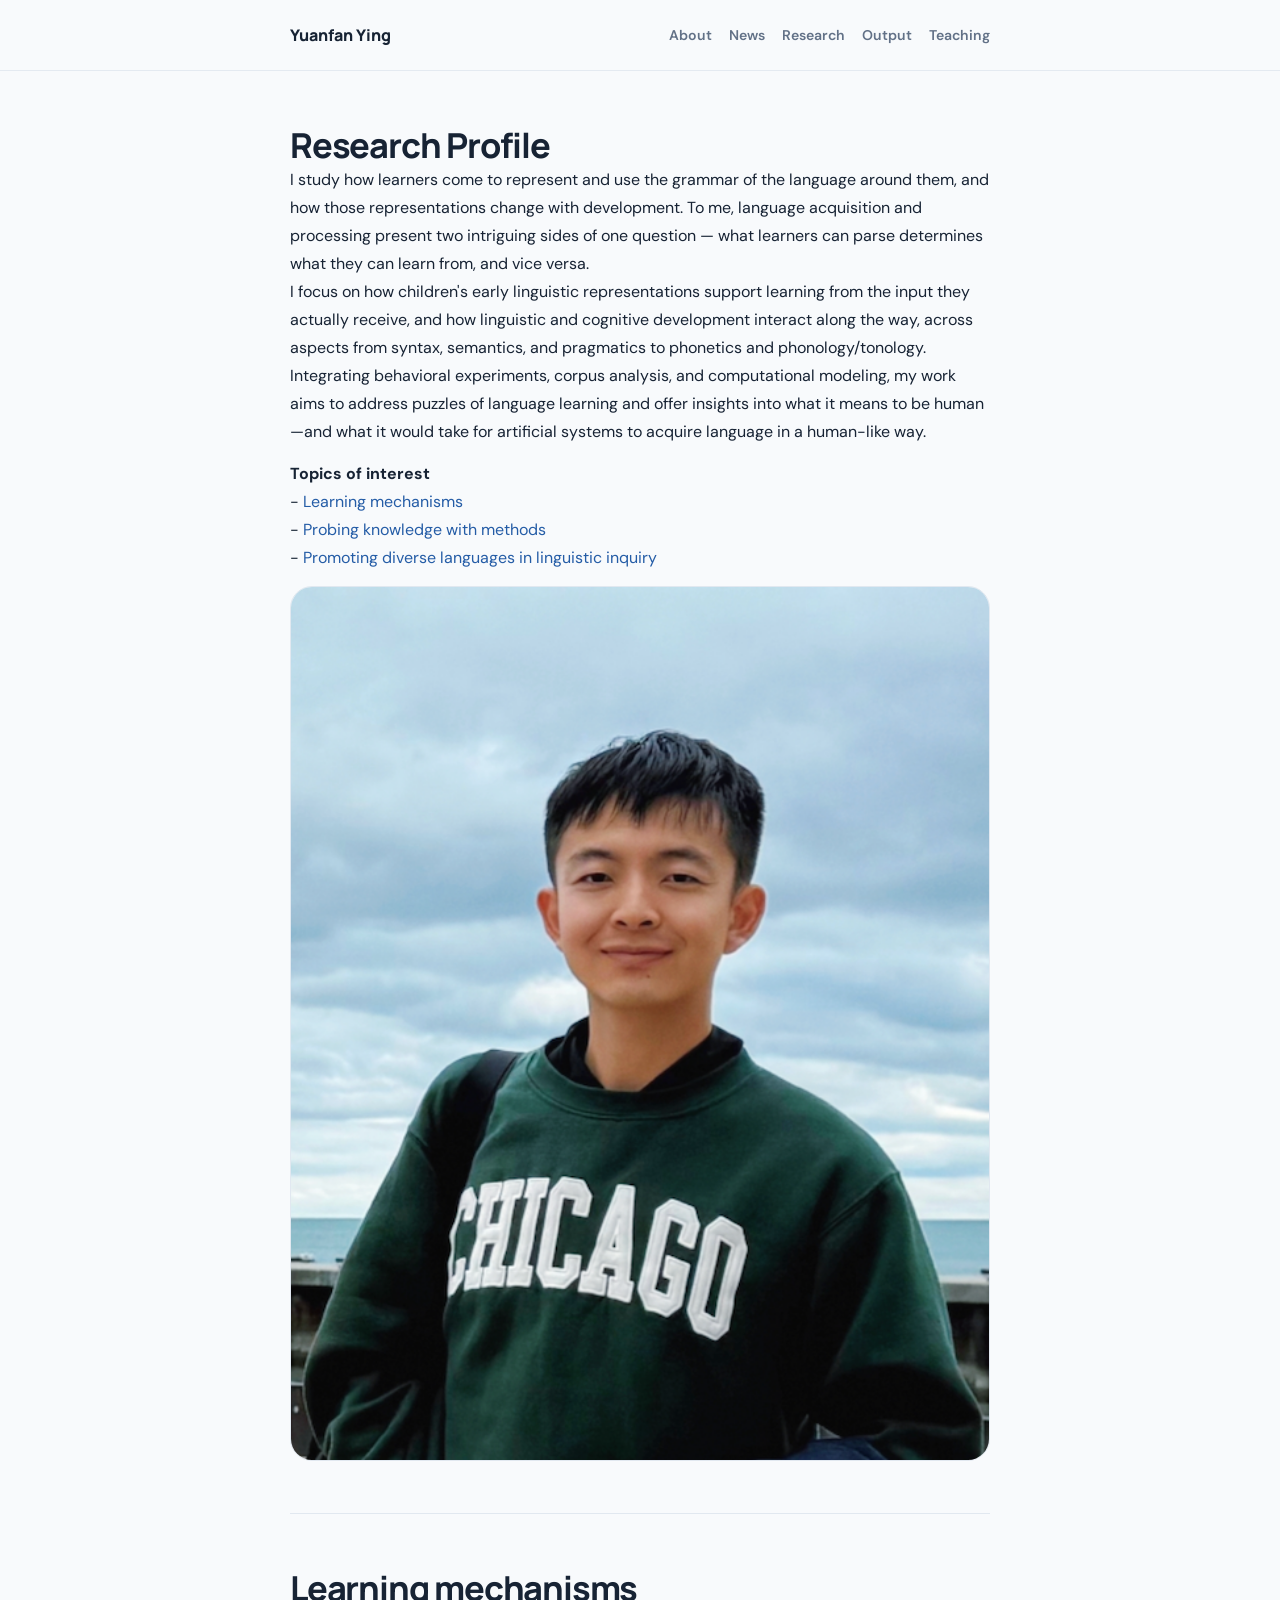
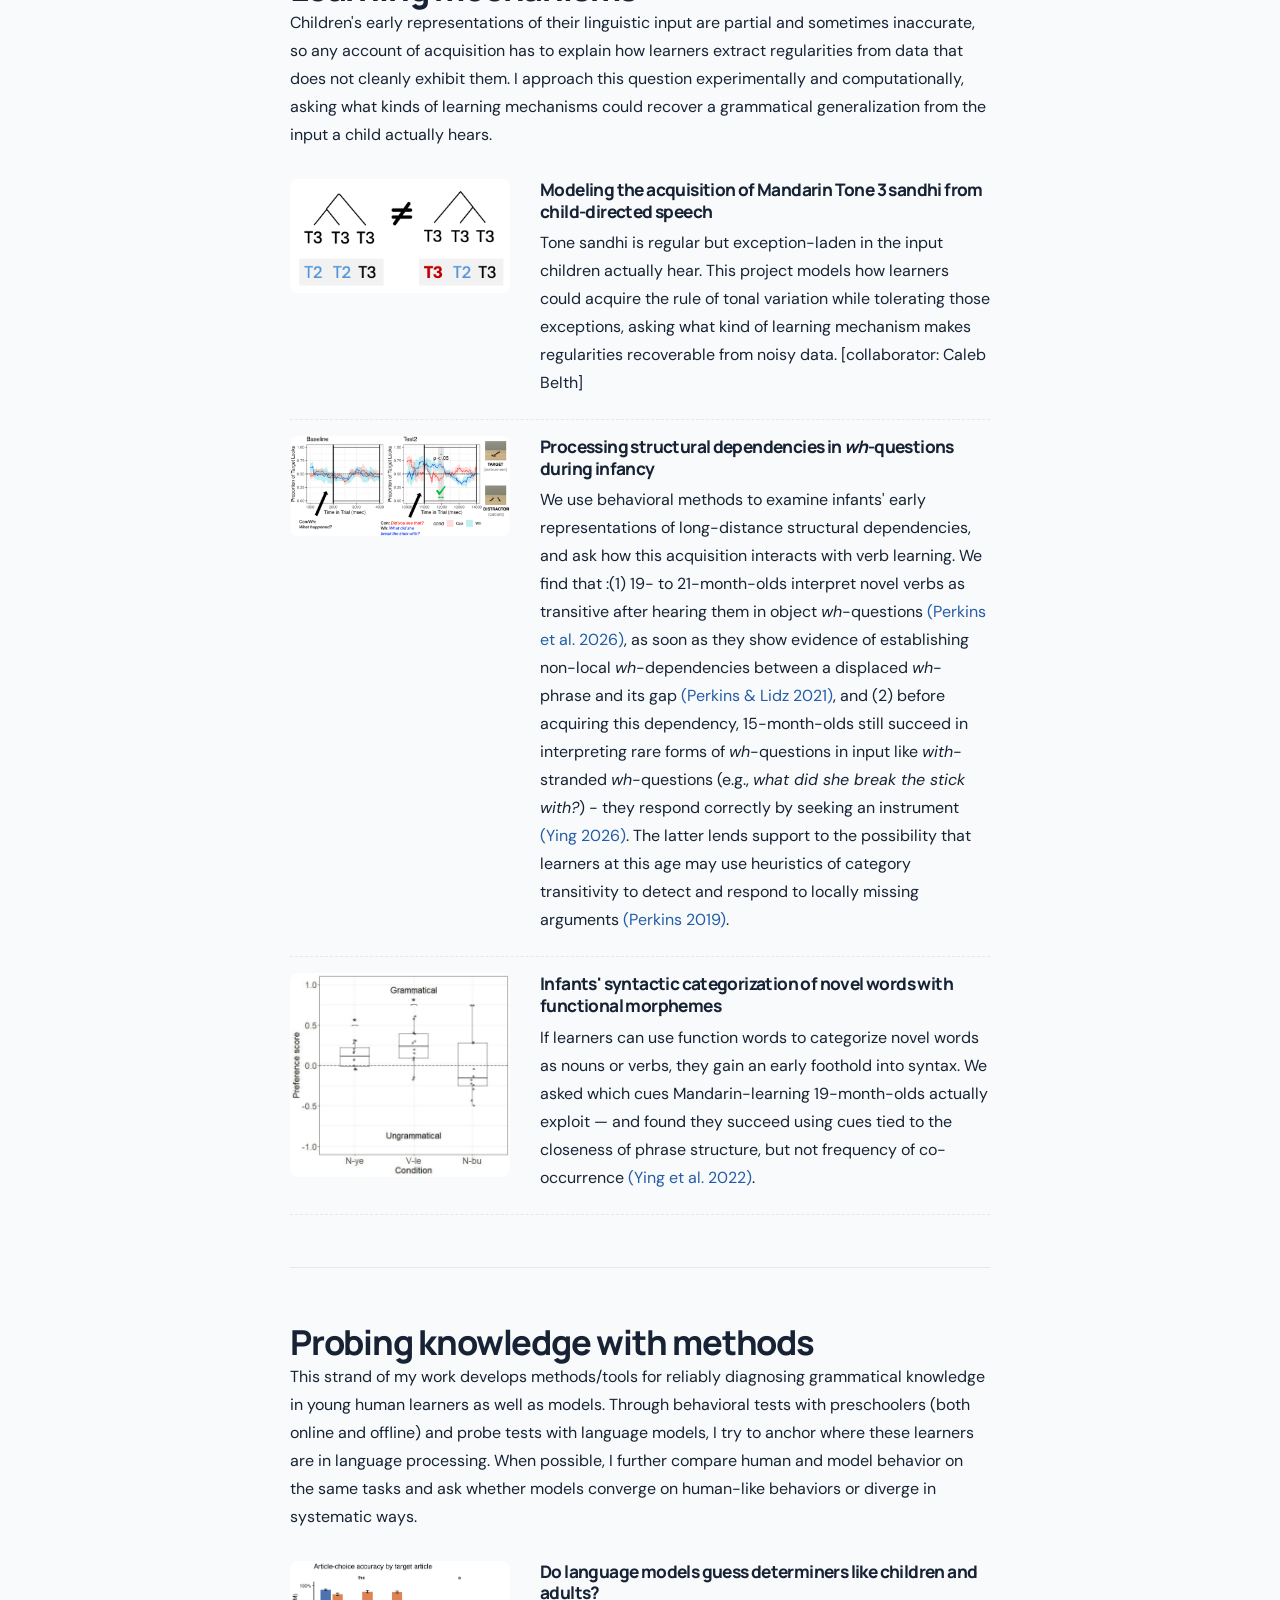
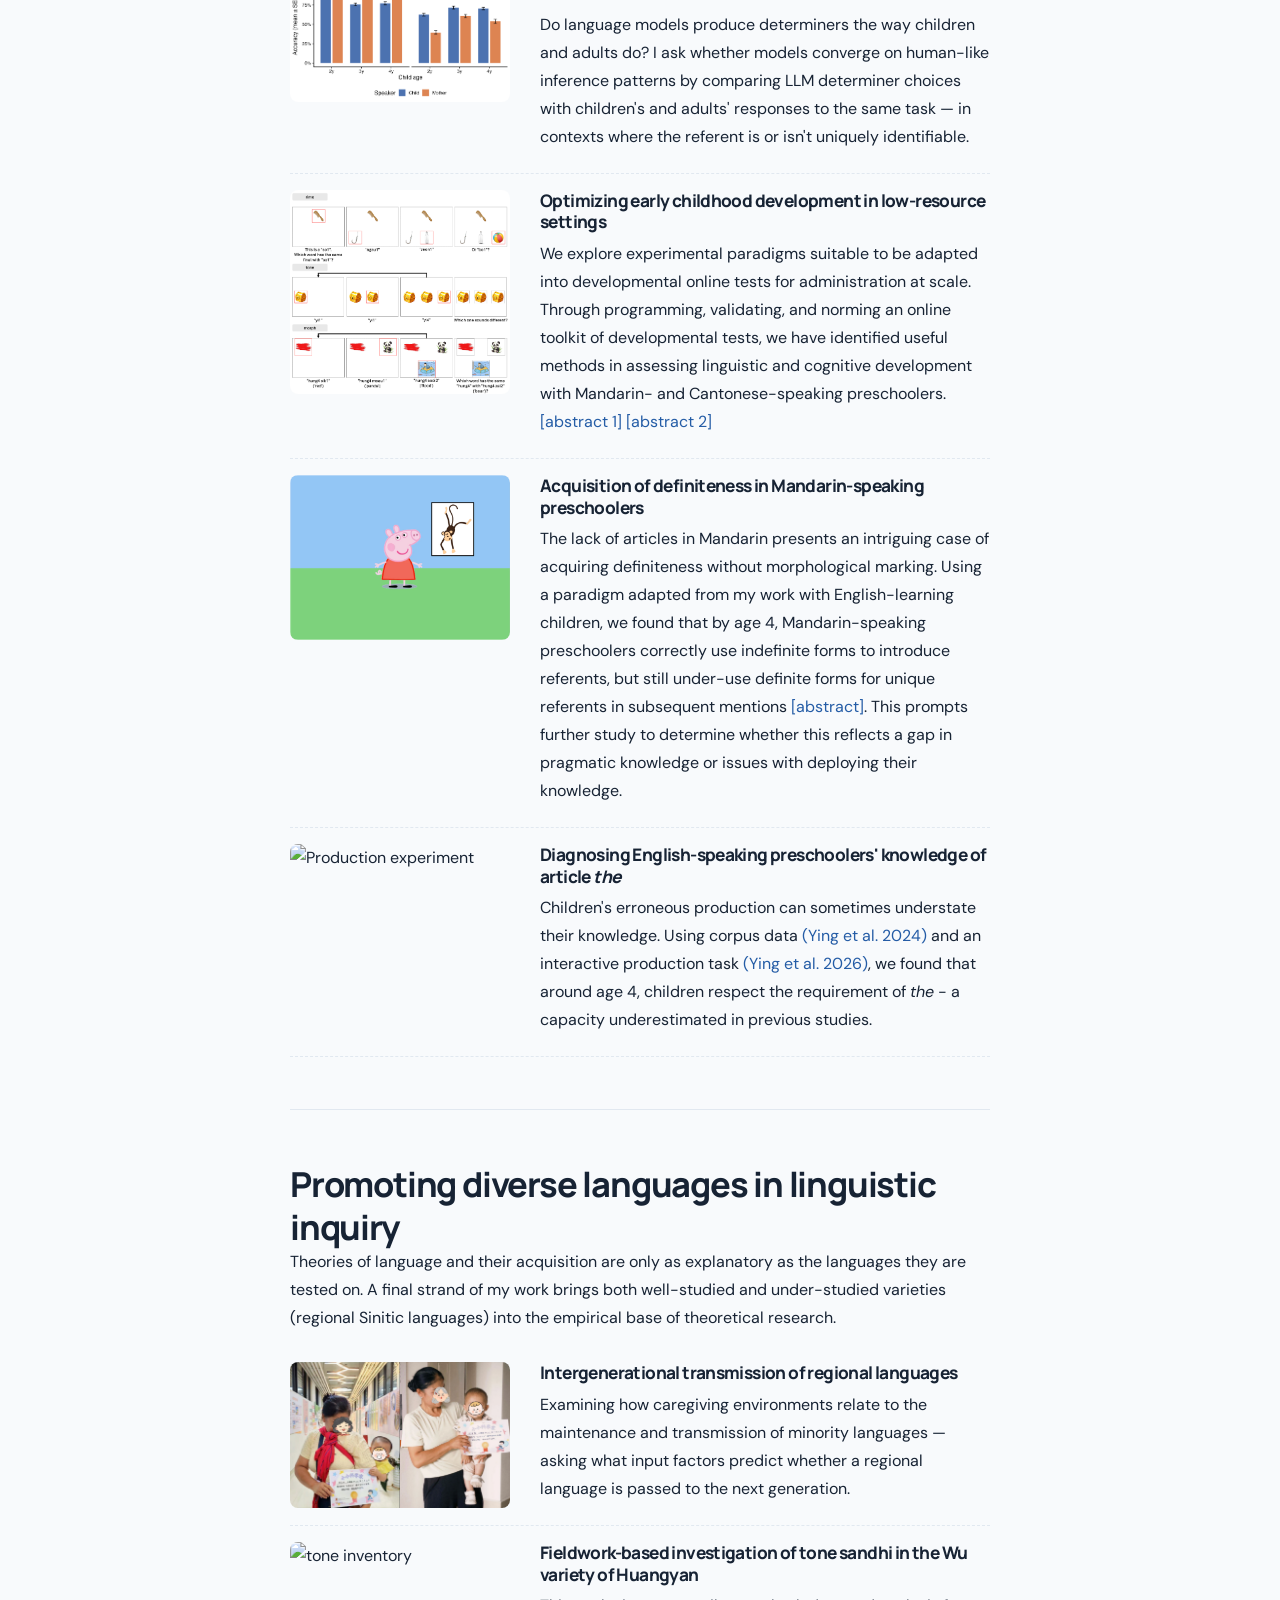
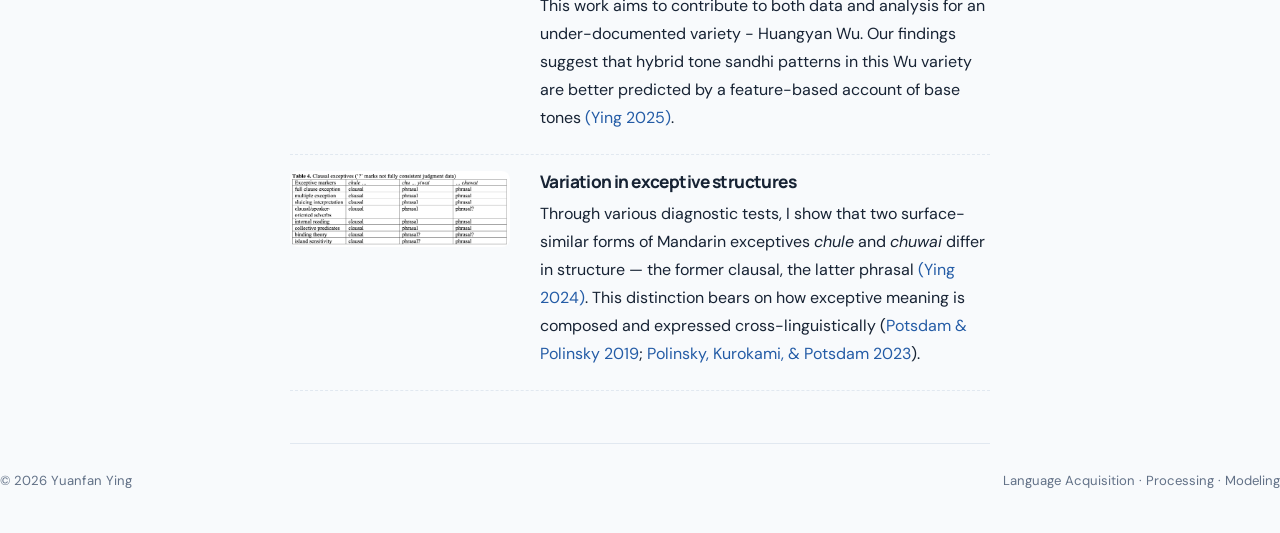
==== commit ab4df6d0: "Update research.html" ====
--- a/research.html
+++ b/research.html
@@ -24,7 +24,7 @@
 
   <main class="container">
     <section class="section" id="profile">
-      <div class="section-heading">
+      <div class="intro-copy">
         <h2>Research Profile</h2>
       <p>
           I study how learners come to represent and use the grammar of the language around them, and
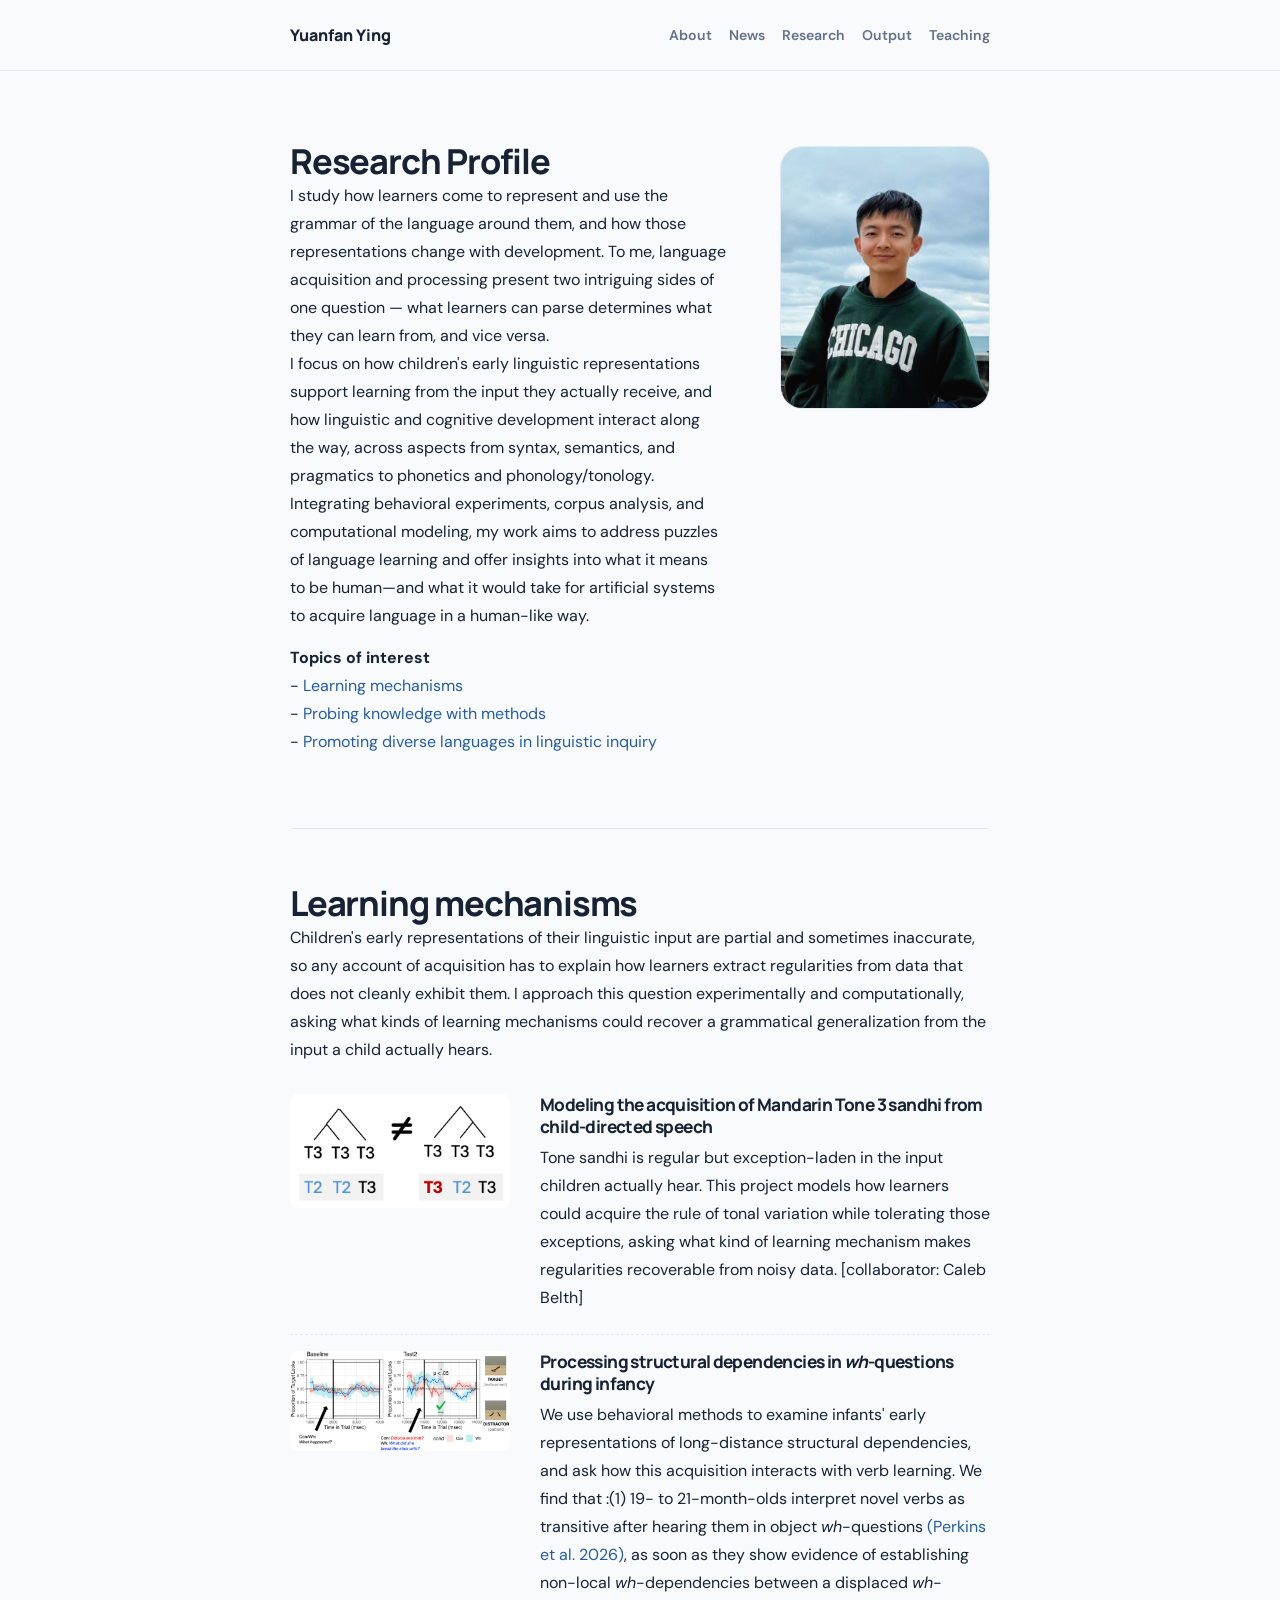
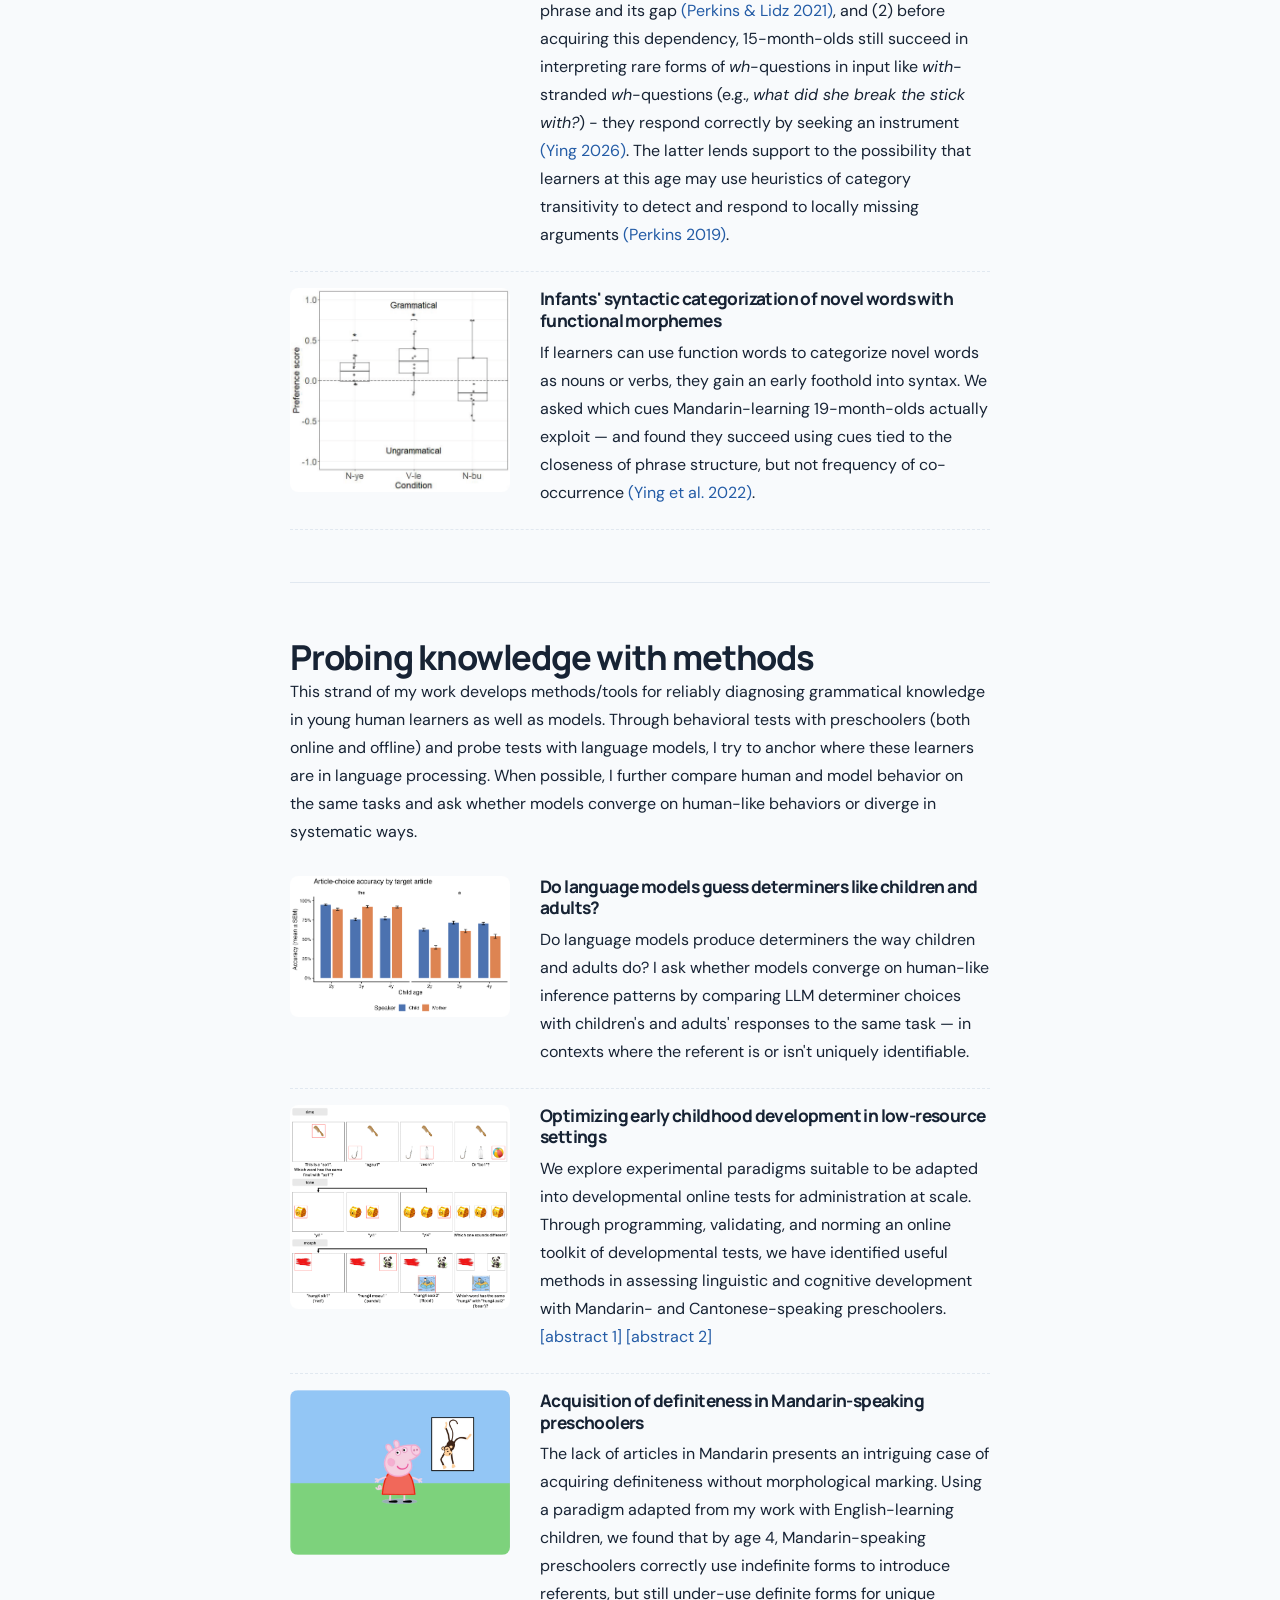
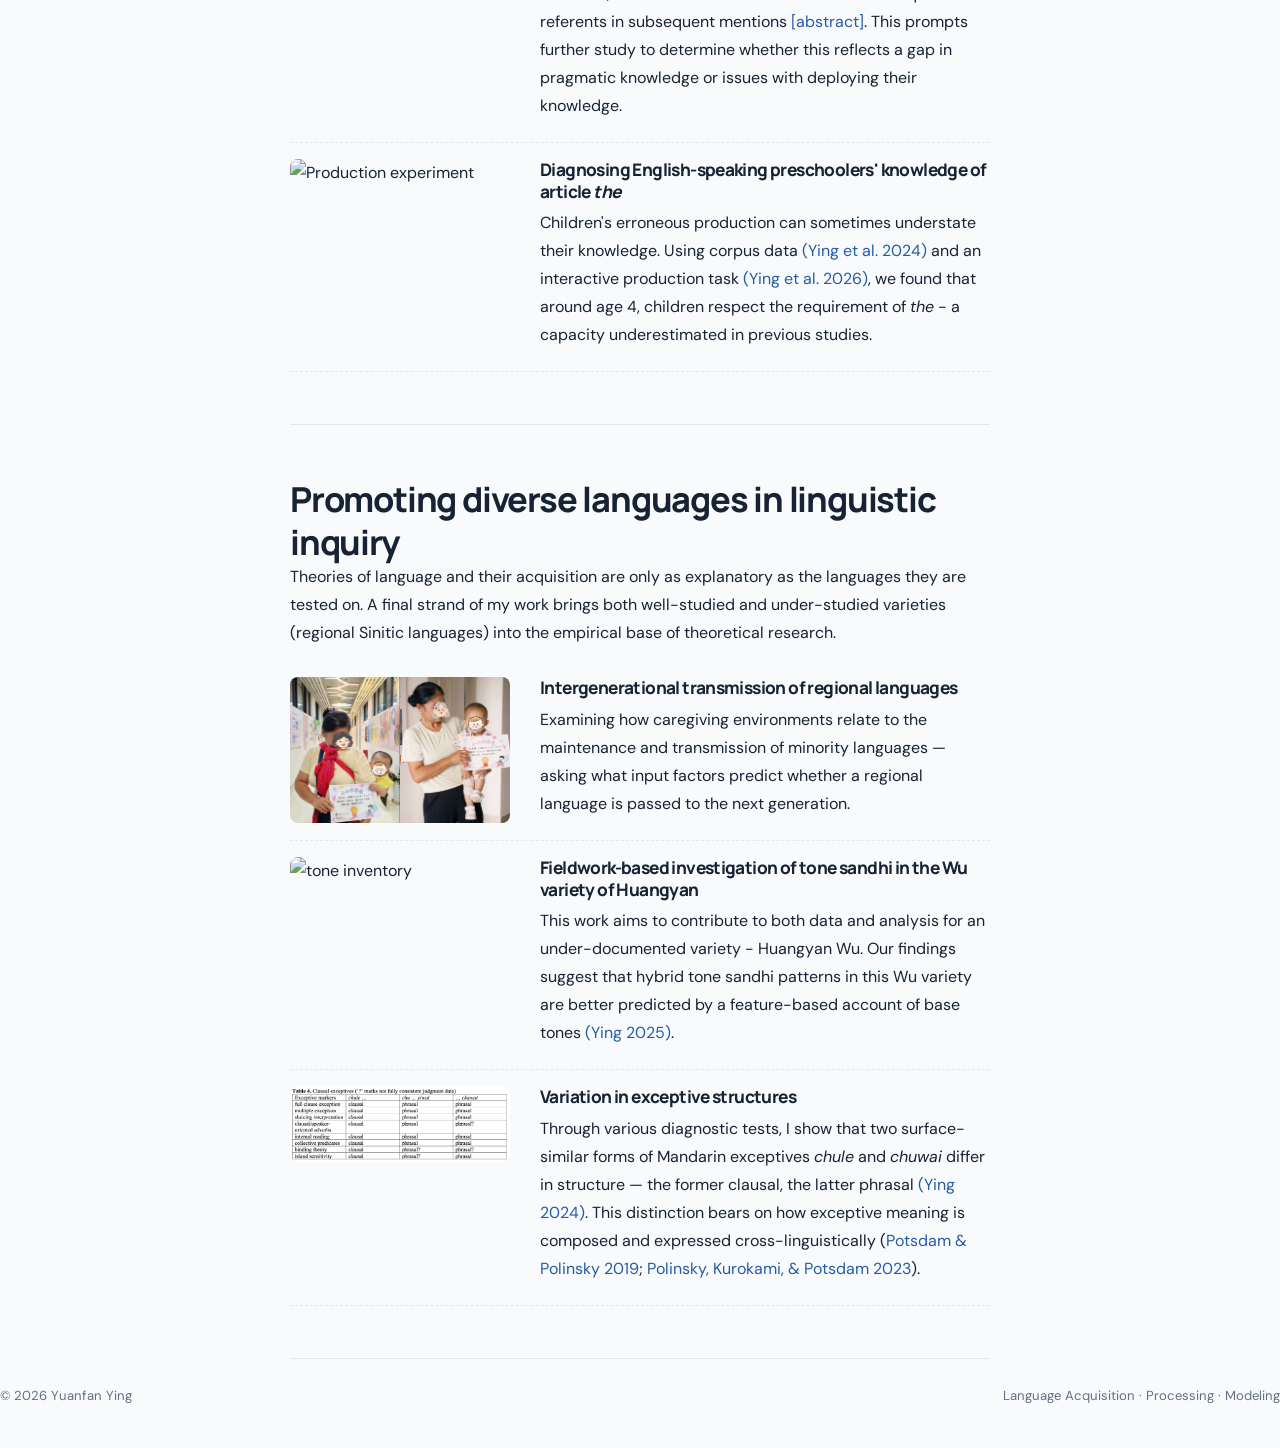
==== commit e470478d: "Update research.html" ====
--- a/research.html
+++ b/research.html
@@ -23,9 +23,10 @@
   </header>
 
   <main class="container">
-    <section class="section" id="profile">
+    <section class="intro section" id="profile">
       <div class="intro-copy">
         <h2>Research Profile</h2>
+      <div>
       <p>
           I study how learners come to represent and use the grammar of the language around them, and
   how those representations change with development. To me, language acquisition and processing present two intriguing sides of one question 
@@ -36,6 +37,8 @@
         corpus analysis, and computational modeling, my work aims to address puzzles of language learning 
         and offer insights into what it means to be human—and what it would take for artificial systems to acquire language in a human-like way.
       </p>
+      </div>
+      
       <p><b>Topics of interest</b><br>
         - <a href="#mechanisms">Learning mechanisms</a><br>
         - <a href="#methods">Probing knowledge with methods</a><br>
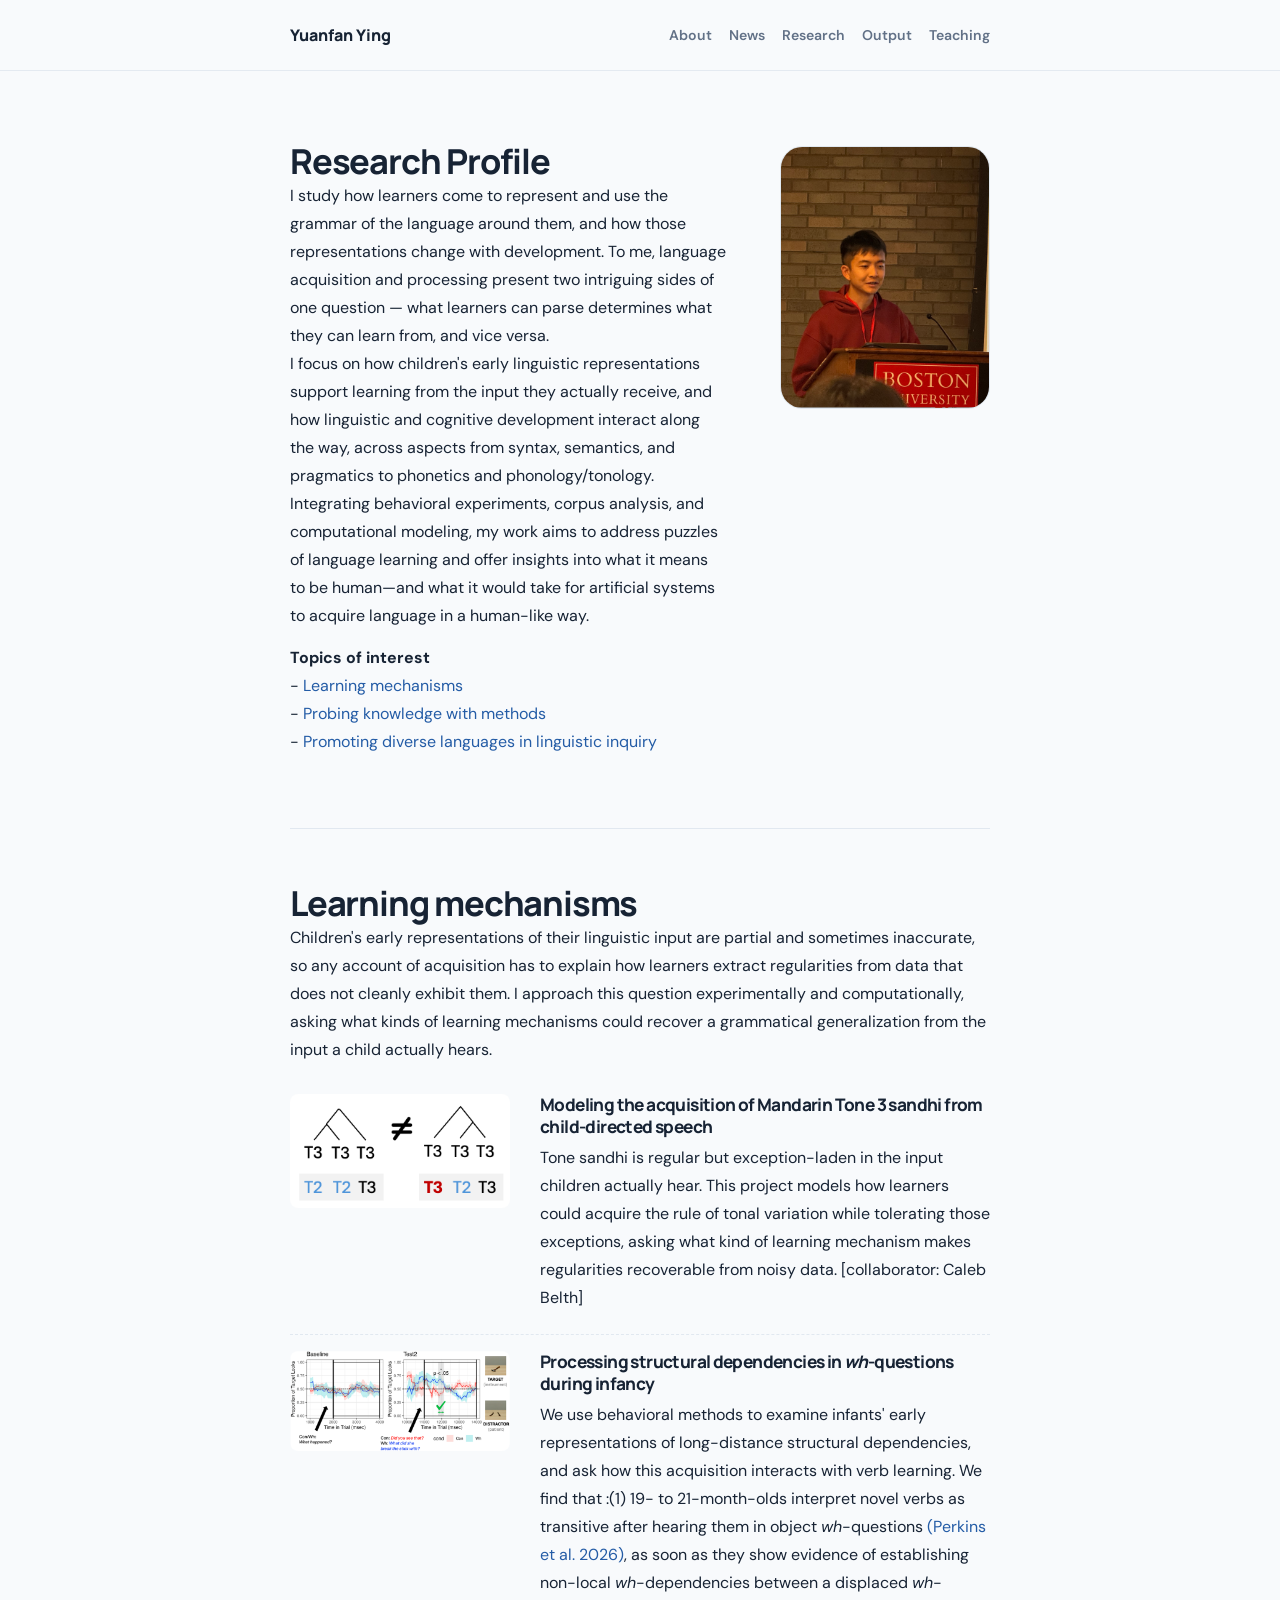
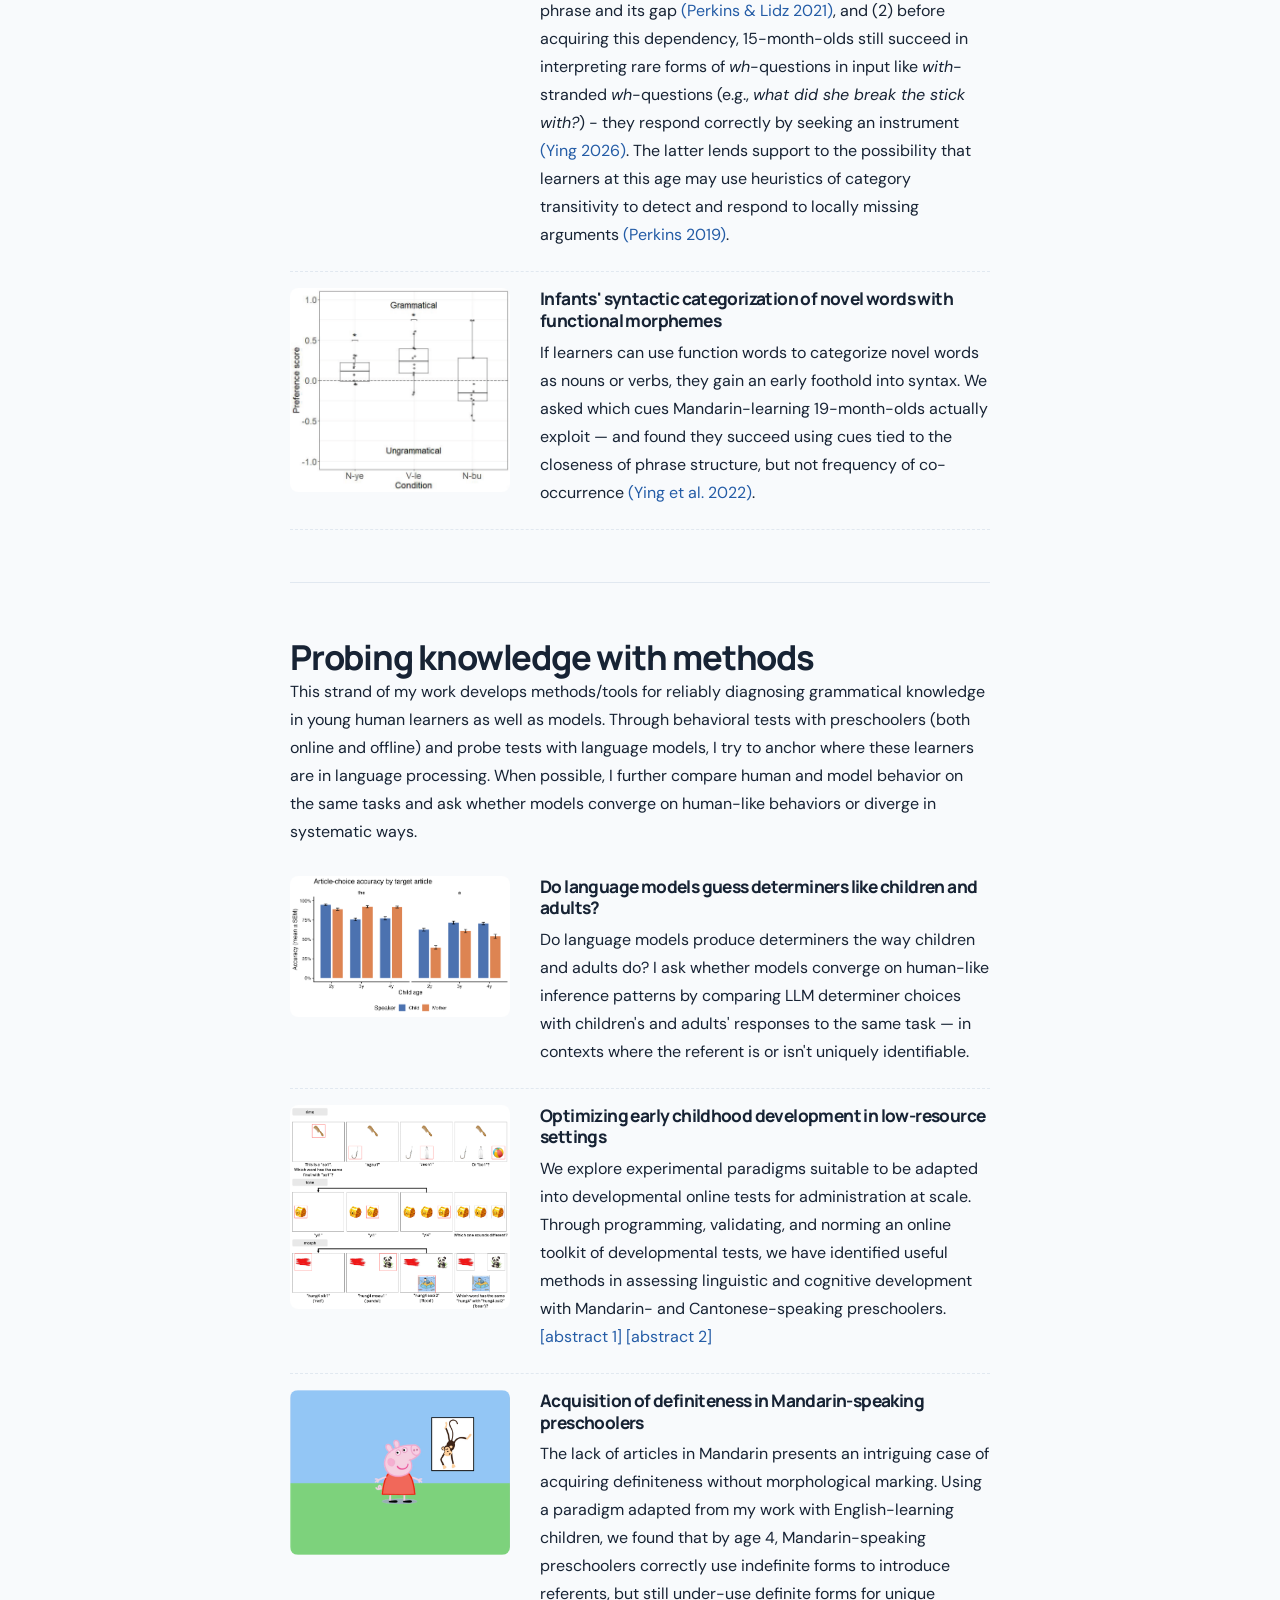
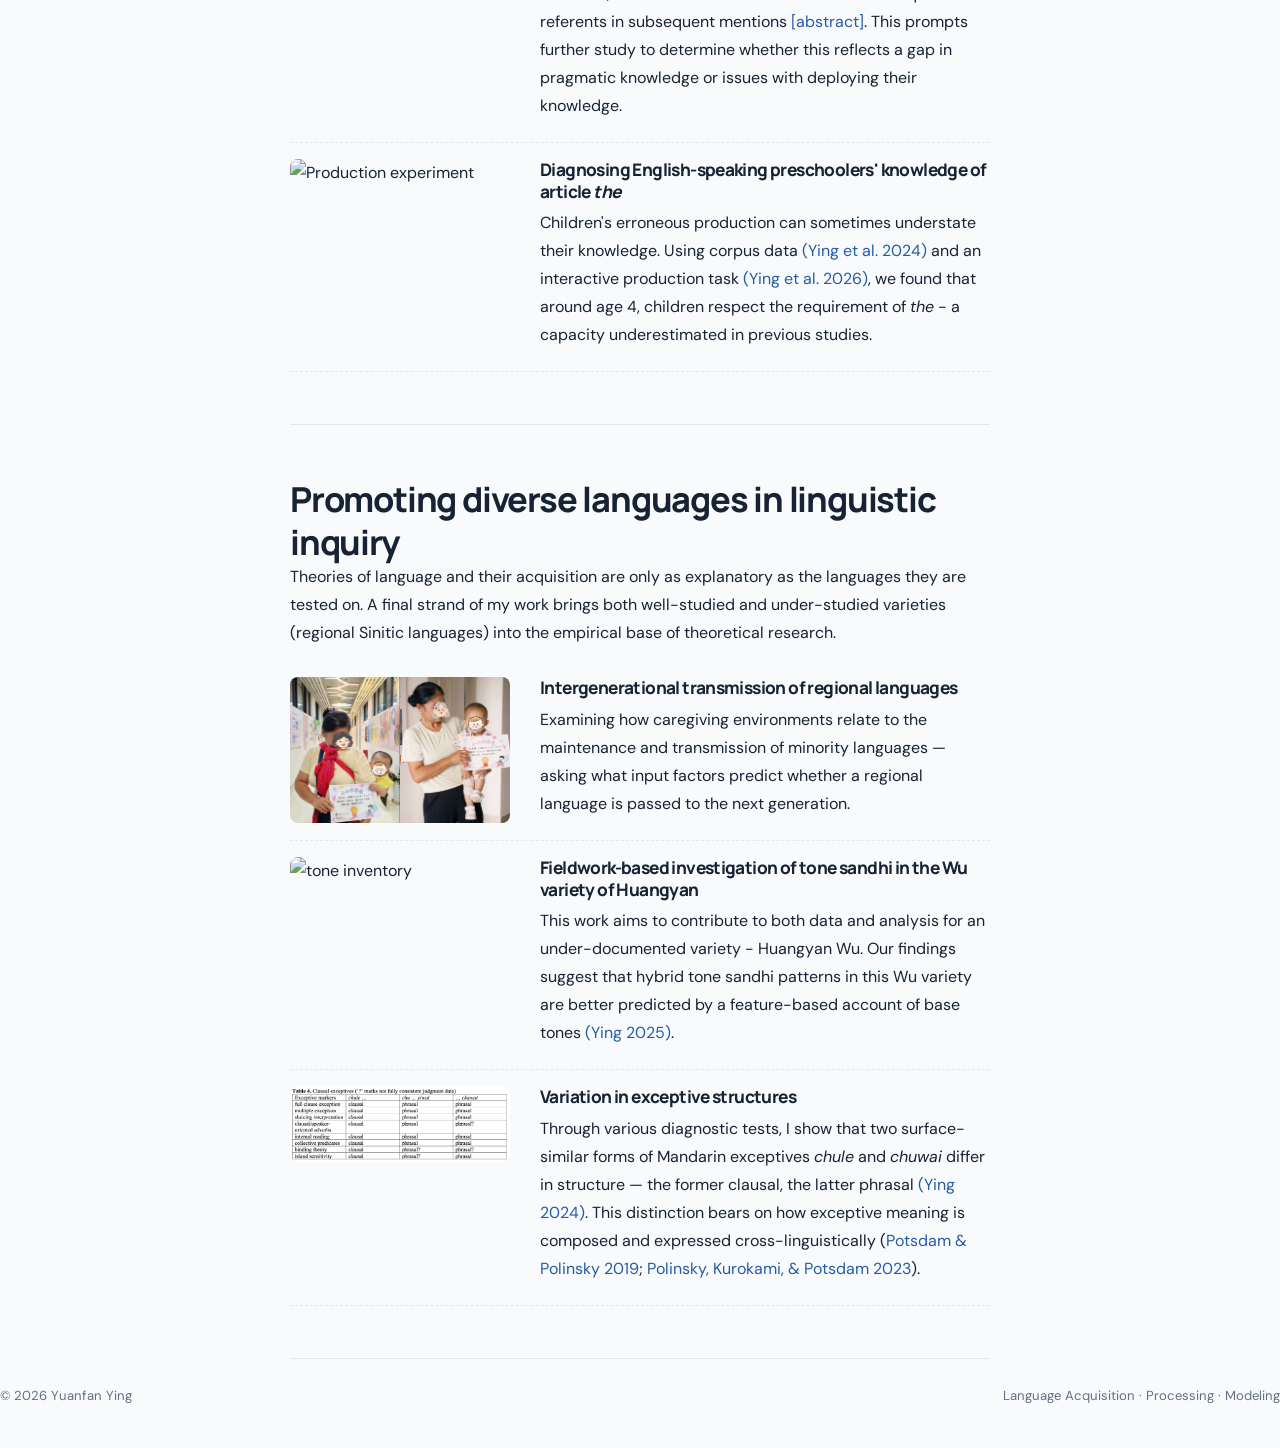
==== commit 15586173: "Update research.html" ====
--- a/research.html
+++ b/research.html
@@ -47,7 +47,7 @@
       </div>
       
       <figure class="profile">
-        <img src="images/self.png" alt="Portrait of Yuanfan Ying">
+        <img src="images/talk.png" alt="Talk of Yuanfan Ying">
       </figure>
       
     </section>
